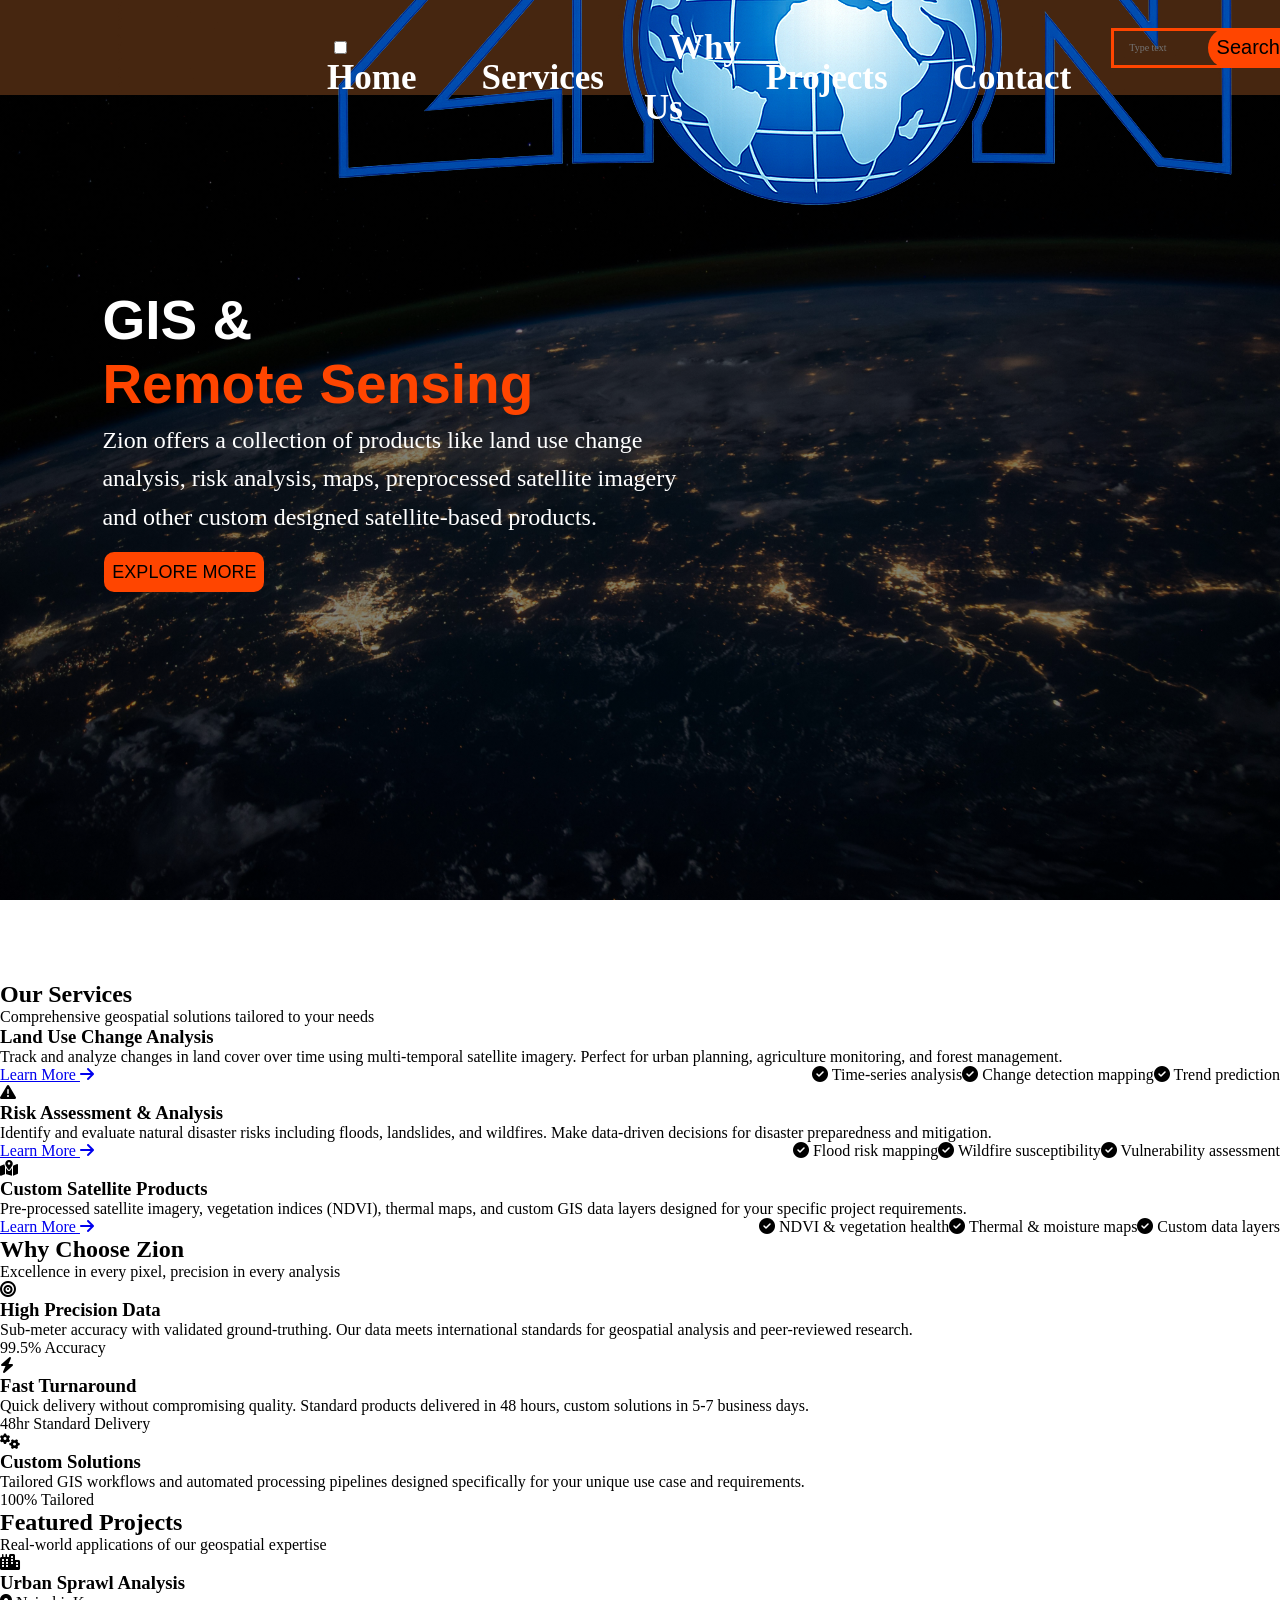
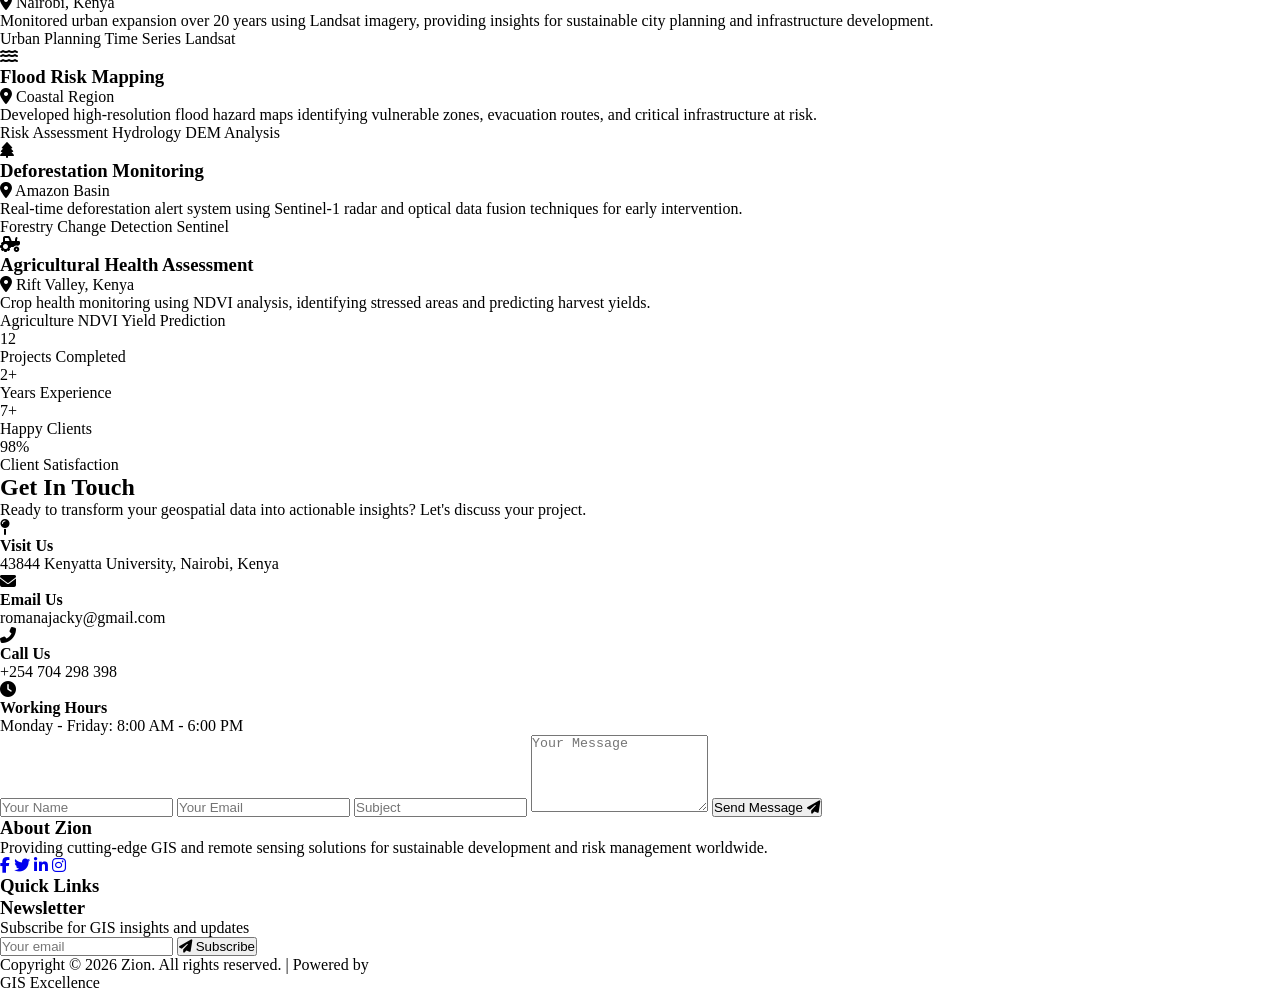
==== index.html @ 756fa4dc "Update index.html" ====
<!DOCTYPE html>
<html lang="en">
<head>
    <title>Zion - GIS & Remote Sensing</title>
    <link rel="stylesheet" href="style.css">
    <meta name="viewport" content="width=device-width, initial-scale=1.0">
    <!-- Font Awesome 6 (free) -->
    <link rel="stylesheet" href="https://cdnjs.cloudflare.com/ajax/libs/font-awesome/6.4.0/css/all.min.css">
    <!-- Flat Icon CDN for additional icons -->
    <link rel='stylesheet' href='https://cdn-uicons.flaticon.com/2.6.0/uicons-regular-straight/css/uicons-regular-straight.css'>
    <link rel='stylesheet' href='https://cdn-uicons.flaticon.com/2.6.0/uicons-solid-straight/css/uicons-solid-straight.css'>
    <link rel='stylesheet' href='https://cdn-uicons.flaticon.com/2.6.0/uicons-bold-straight/css/uicons-bold-straight.css'>
</head>

<body>
    <!-- Hero Section -->
    <div class="main">
        <div class="navbar">
            <div class="logo">
                <img src="Zion logo.png" alt="Zion logo">
            </div>
            
            <!-- Checkbox hack for mobile menu -->
            <input type="checkbox" id="menu-toggle" class="menu-toggle">
            <label for="menu-toggle" class="hamburger">
                <span></span>
                <span></span>
                <span></span>
            </label>
            
            <div class="menu">
                <ul>
                    <li><a href="#home" onclick="document.getElementById('menu-toggle').checked = false">Home</a></li>                    
                    <li><a href="#services" onclick="document.getElementById('menu-toggle').checked = false">Services</a></li>
                    <li><a href="#why-choose" onclick="document.getElementById('menu-toggle').checked = false">Why Us</a></li>
                    <li><a href="#projects" onclick="document.getElementById('menu-toggle').checked = false">Projects</a></li>
                    <li><a href="#contact" onclick="document.getElementById('menu-toggle').checked = false">Contact</a></li>
                </ul>
            </div>

            <div class="search">                
                <input class="srch" type="search" placeholder="Type text">
                <button class="btn">Search</button>
            </div>
        </div>
  
        <div class="content" id="home">
            <h1>GIS &<br><span>Remote Sensing</span></h1>
            <p class="par">
                Zion offers a collection of products like land use change analysis, risk analysis, maps, preprocessed satellite imagery and other custom designed satellite-based products.
            </p>
            <button class="cn"><a href="#services">EXPLORE MORE</a></button>
        </div>
    </div>

    <!-- ========== SECTION 1: OUR SERVICES ========== -->
    <section id="services" class="services-section">
        <div class="container">
            <div class="section-header">
                <h2>Our <span>Services</span></h2>
                <p>Comprehensive geospatial solutions tailored to your needs</p>
            </div>
            <div class="three-columns">
                <div class="service-card">
                    <div class="card-icon">
                        <i class="fi fi-ts-satellite"></i>
                    </div>
                    <h3>Land Use Change Analysis</h3>
                    <p>Track and analyze changes in land cover over time using multi-temporal satellite imagery. Perfect for urban planning, agriculture monitoring, and forest management.</p>
                    <ul class="service-features">
                        <li><i class="fas fa-check-circle"></i> Time-series analysis</li>
                        <li><i class="fas fa-check-circle"></i> Change detection mapping</li>
                        <li><i class="fas fa-check-circle"></i> Trend prediction</li>
                    </ul>
                    <a href="#" class="card-link">Learn More <i class="fas fa-arrow-right"></i></a>
                </div>
                <div class="service-card">
                    <div class="card-icon">
                        <i class="fas fa-exclamation-triangle"></i>
                    </div>
                    <h3>Risk Assessment & Analysis</h3>
                    <p>Identify and evaluate natural disaster risks including floods, landslides, and wildfires. Make data-driven decisions for disaster preparedness and mitigation.</p>
                    <ul class="service-features">
                        <li><i class="fas fa-check-circle"></i> Flood risk mapping</li>
                        <li><i class="fas fa-check-circle"></i> Wildfire susceptibility</li>
                        <li><i class="fas fa-check-circle"></i> Vulnerability assessment</li>
                    </ul>
                    <a href="#" class="card-link">Learn More <i class="fas fa-arrow-right"></i></a>
                </div>
                <div class="service-card">
                    <div class="card-icon">
                        <i class="fas fa-map-marked-alt"></i>
                    </div>
                    <h3>Custom Satellite Products</h3>
                    <p>Pre-processed satellite imagery, vegetation indices (NDVI), thermal maps, and custom GIS data layers designed for your specific project requirements.</p>
                    <ul class="service-features">
                        <li><i class="fas fa-check-circle"></i> NDVI & vegetation health</li>
                        <li><i class="fas fa-check-circle"></i> Thermal & moisture maps</li>
                        <li><i class="fas fa-check-circle"></i> Custom data layers</li>
                    </ul>
                    <a href="#" class="card-link">Learn More <i class="fas fa-arrow-right"></i></a>
                </div>
            </div>
        </div>
    </section>

    <!-- ========== SECTION 2: WHY CHOOSE ZION ========== -->
    <section id="why-choose" class="why-section">
        <div class="container">
            <div class="section-header">
                <h2>Why Choose <span>Zion</span></h2>
                <p>Excellence in every pixel, precision in every analysis</p>
            </div>
            <div class="three-columns">
                <div class="benefit-card">
                    <div class="benefit-icon">
                        <i class="fas fa-bullseye"></i>
                    </div>
                    <h3>High Precision Data</h3>
                    <p>Sub-meter accuracy with validated ground-truthing. Our data meets international standards for geospatial analysis and peer-reviewed research.</p>
                    <div class="benefit-stat">99.5% Accuracy</div>
                </div>
                <div class="benefit-card">
                    <div class="benefit-icon">
                        <i class="fas fa-bolt"></i>
                    </div>
                    <h3>Fast Turnaround</h3>
                    <p>Quick delivery without compromising quality. Standard products delivered in 48 hours, custom solutions in 5-7 business days.</p>
                    <div class="benefit-stat">48hr Standard Delivery</div>
                </div>
                <div class="benefit-card">
                    <div class="benefit-icon">
                        <i class="fas fa-cogs"></i>
                    </div>
                    <h3>Custom Solutions</h3>
                    <p>Tailored GIS workflows and automated processing pipelines designed specifically for your unique use case and requirements.</p>
                    <div class="benefit-stat">100% Tailored</div>
                </div>
            </div>
        </div>
    </section>

    <!-- ========== SECTION 3: FEATURED PROJECTS ========== -->
    <section id="projects" class="projects-section">
        <div class="container">
            <div class="section-header">
                <h2>Featured <span>Projects</span></h2>
                <p>Real-world applications of our geospatial expertise</p>
            </div>
            <div class="projects-grid">
                <div class="project-card">
                    <div class="project-image">
                        <i class="fas fa-city"></i>
                    </div>
                    <h3>Urban Sprawl Analysis</h3>
                    <p class="project-location"><i class="fas fa-map-marker-alt"></i> Nairobi, Kenya</p>
                    <p>Monitored urban expansion over 20 years using Landsat imagery, providing insights for sustainable city planning and infrastructure development.</p>
                    <div class="project-tags">
                        <span>Urban Planning</span>
                        <span>Time Series</span>
                        <span>Landsat</span>
                    </div>
                </div>
                <div class="project-card">
                    <div class="project-image">
                        <i class="fas fa-water"></i>
                    </div>
                    <h3>Flood Risk Mapping</h3>
                    <p class="project-location"><i class="fas fa-map-marker-alt"></i> Coastal Region</p>
                    <p>Developed high-resolution flood hazard maps identifying vulnerable zones, evacuation routes, and critical infrastructure at risk.</p>
                    <div class="project-tags">
                        <span>Risk Assessment</span>
                        <span>Hydrology</span>
                        <span>DEM Analysis</span>
                    </div>
                </div>
                <div class="project-card">
                    <div class="project-image">
                        <i class="fas fa-tree"></i>
                    </div>
                    <h3>Deforestation Monitoring</h3>
                    <p class="project-location"><i class="fas fa-map-marker-alt"></i> Amazon Basin</p>
                    <p>Real-time deforestation alert system using Sentinel-1 radar and optical data fusion techniques for early intervention.</p>
                    <div class="project-tags">
                        <span>Forestry</span>
                        <span>Change Detection</span>
                        <span>Sentinel</span>
                    </div>
                </div>
                <div class="project-card">
                    <div class="project-image">
                        <i class="fas fa-tractor"></i>
                    </div>
                    <h3>Agricultural Health Assessment</h3>
                    <p class="project-location"><i class="fas fa-map-marker-alt"></i> Rift Valley, Kenya</p>
                    <p>Crop health monitoring using NDVI analysis, identifying stressed areas and predicting harvest yields.</p>
                    <div class="project-tags">
                        <span>Agriculture</span>
                        <span>NDVI</span>
                        <span>Yield Prediction</span>
                    </div>
                </div>
            </div>
        </div>
    </section>

    <!-- ========== STATS SECTION (Trust Indicators) ========== -->
    <section class="stats-section">
        <div class="container">
            <div class="stats-grid">
                <div class="stat-item">
                    <div class="stat-number">12</div>
                    <div class="stat-label">Projects Completed</div>
                </div>
                <div class="stat-item">
                    <div class="stat-number">2+</div>
                    <div class="stat-label">Years Experience</div>
                </div>
                <div class="stat-item">
                    <div class="stat-number">7+</div>
                    <div class="stat-label">Happy Clients</div>
                </div>
                <div class="stat-item">
                    <div class="stat-number">98%</div>
                    <div class="stat-label">Client Satisfaction</div>
                </div>
            </div>
        </div>
    </section>

    <!-- ========== SECTION 4: CONTACT SECTION ========== -->
    <section id="contact" class="contact-section">
        <div class="container">
            <div class="contact-wrapper">
                <div class="contact-info">
                    <h2>Get In <span>Touch</span></h2>
                    <p>Ready to transform your geospatial data into actionable insights? Let's discuss your project.</p>
                    
                    <div class="contact-details">
                        <div class="contact-item">
                            <div class="contact-icon">
                                <i class="fas fa-map-pin"></i>
                            </div>
                            <div>
                                <h4>Visit Us</h4>
                                <p>43844 Kenyatta University, Nairobi, Kenya</p>
                            </div>
                        </div>
                        <div class="contact-item">
                            <div class="contact-icon">
                                <i class="fas fa-envelope"></i>
                            </div>
                            <div>
                                <h4>Email Us</h4>
                                <p>romanajacky@gmail.com</p>
                            </div>
                        </div>
                        <div class="contact-item">
                            <div class="contact-icon">
                                <i class="fas fa-phone-alt"></i>
                            </div>
                            <div>
                                <h4>Call Us</h4>
                                <p>+254 704 298 398</p>
                            </div>
                        </div>
                        <div class="contact-item">
                            <div class="contact-icon">
                                <i class="fas fa-clock"></i>
                            </div>
                            <div>
                                <h4>Working Hours</h4>
                                <p>Monday - Friday: 8:00 AM - 6:00 PM</p>
                            </div>
                        </div>
                    </div>
                </div>
                
                <div class="contact-form">
                    <form action="#" method="POST">
                        <input type="text" placeholder="Your Name" required>
                        <input type="email" placeholder="Your Email" required>
                        <input type="text" placeholder="Subject">
                        <textarea rows="5" placeholder="Your Message" required></textarea>
                        <button type="submit" class="submit-btn">Send Message <i class="fas fa-paper-plane"></i></button>
                    </form>
                </div>
            </div>
        </div>
    </section>

    <!-- ========== FOOTER ========== -->
    <footer>
        <div class="container">
            <div class="footer-content">
                <h3>About Zion</h3>
                <p>Providing cutting-edge GIS and remote sensing solutions for sustainable development and risk management worldwide.</p>
                <div class="social-links">
                    <a href="#" class="social-icon"><i class="fab fa-facebook-f"></i></a>
                    <a href="#" class="social-icon"><i class="fab fa-twitter"></i></a>
                    <a href="#" class="social-icon"><i class="fab fa-linkedin-in"></i></a>
                    <a href="#" class="social-icon"><i class="fab fa-instagram"></i></a>
                </div>
            </div>
            <div class="footer-links">
                <h3>Quick Links</h3>
                <ul>
                    <li><a href="#home" onclick="document.getElementById('menu-toggle').checked = false">Home</a></li>
                    <li><a href="#services" onclick="document.getElementById('menu-toggle').checked = false">Services</a></li>
                    <li><a href="#why-choose" onclick="document.getElementById('menu-toggle').checked = false">Why Us</a></li>
                    <li><a href="#projects" onclick="document.getElementById('menu-toggle').checked = false">Projects</a></li>
                    <li><a href="#contact" onclick="document.getElementById('menu-toggle').checked = false">Contact</a></li>
                </ul>
            </div>
            <div class="footer-contact">
                <h3>Newsletter</h3>
                <p>Subscribe for GIS insights and updates</p>
                <form class="newsletter-form">
                    <input type="email" placeholder="Your email">
                    <button type="submit"><i class="fas fa-paper-plane"></i> Subscribe</button>
                </form>
            </div>
        </div>

        <div class="bottom-bar">
            <p>Copyright © 2026 Zion. All rights reserved. | Powered by GIS Excellence</p>
        </div>
    </footer>

    <script>
        // Close mobile menu when clicking a link
        document.querySelectorAll('.menu ul li a, .footer-links ul li a').forEach(link => {
            link.addEventListener('click', function() {
                const checkbox = document.getElementById('menu-toggle');
                if (checkbox && checkbox.checked) {
                    checkbox.checked = false;
                }
            });
        });
    </script>
</body>
</html>
---- style.css ----
* {
    margin: 0;
    padding: 0;
    box-sizing: border-box;
    
}

.main {
    width: 100%;
    height: 109vh;
    background: linear-gradient(to top, rgba(0, 0, 0, 0.5), rgba(0, 0, 0, 0.5)),
                url("nasa-Q1p7bh3SHj8-unsplash.jpg");
    background-position: center;
    background-size: cover;
    background-attachment: fixed;
   
}

.navbar{
    width: 100%;
    height: 95px;
    background: rgb(70, 38, 16); 
    position: fixed;
    
    display: flex;
    justify-content: space-between; /* logo left, menu right */
    align-items: center;
    padding: 0 20px;
    z-index: 1000;

}

.logo {
    width: 300px;   
    height: auto;
    margin-left: 14px; 
    
}

.menu {
    width: auto;
    float: right;
    height: 60px;
    margin-right: auto;  /* Added: pushes menu left */
    margin-left: -45px;  /* Added: pulls menu left */
}

ul{
    float: right;
    display: flex;
    justify-content: center;
    align-items: center;
    list-style: none;
    
}

ul li a{
    color: white;
    line-height: 60px;
    padding: 5px 25px;
    font-size: 35px;
    font-family: Inter;
    font-weight: bold;
    text-decoration: none;
    border-radius: 8px;
    margin-right: 15px;
    transition: all 0.3s ease;
}

ul li a:hover {
    color: orangered;

}

.search {
    display: flex;
    align-items: center;
    margin-right: 80px;
      
}

.btn {
    width: 80px;
    height: 40px;
    background: orangered;
    font-size: 20px;
    border: none;
    cursor: pointer;
    border-radius: 30px 0 0 30px;  /* Added border-radius */
    margin-left: -50px;
    transition: all 0.3s ease; /* Added smooth transition */
}

.btn:hover {
    background: white;
    transform: scale(1.05);
    border-radius: 30px 0 0 30px;  /* Keep border-radius on hover */
}

.srch {
    font-family: 'Times New Roman';
    height: 40px;
    background: transparent;
    border: 3px solid orangered;
    font-size: 10px;       
    padding-left: 15px;  
    color: white;
    border-radius: 0 30px 30px 0;  
    outline: none;  
}

.srch:focus {
    border-color: #ff5722;  /* Optional: changes border color on focus */
    background: rgba(0, 0, 0, 0.2);  /* Optional: slight background on focus */
}
.content {
    position: fixed;
    top: 32%;
    left: 8%;
    color: white;
    max-width: 600px;
}

.content h1 {
    font-size: 55px;
    font-family: Arial;
}

.content span {
    color: orangered;
}

.par {
    margin-top: 5px;
    line-height: 1.6;
    font-size: 24px;
}

.content .cn {
    width: 160px;
    height: 40px;
    background: orangered;
    border: none;
    margin-bottom: 10px;
    margin-top: 16px;
    margin-left: 2px;
    font-size: 18px;
    border-radius: 10px;
    cursor: pointer;
    transition: .4s ease;
}

.content .cn a{
    text-decoration: none;
    color: black;
    transition: .3s ease;
}

.cn:hover{
    background: white;
}
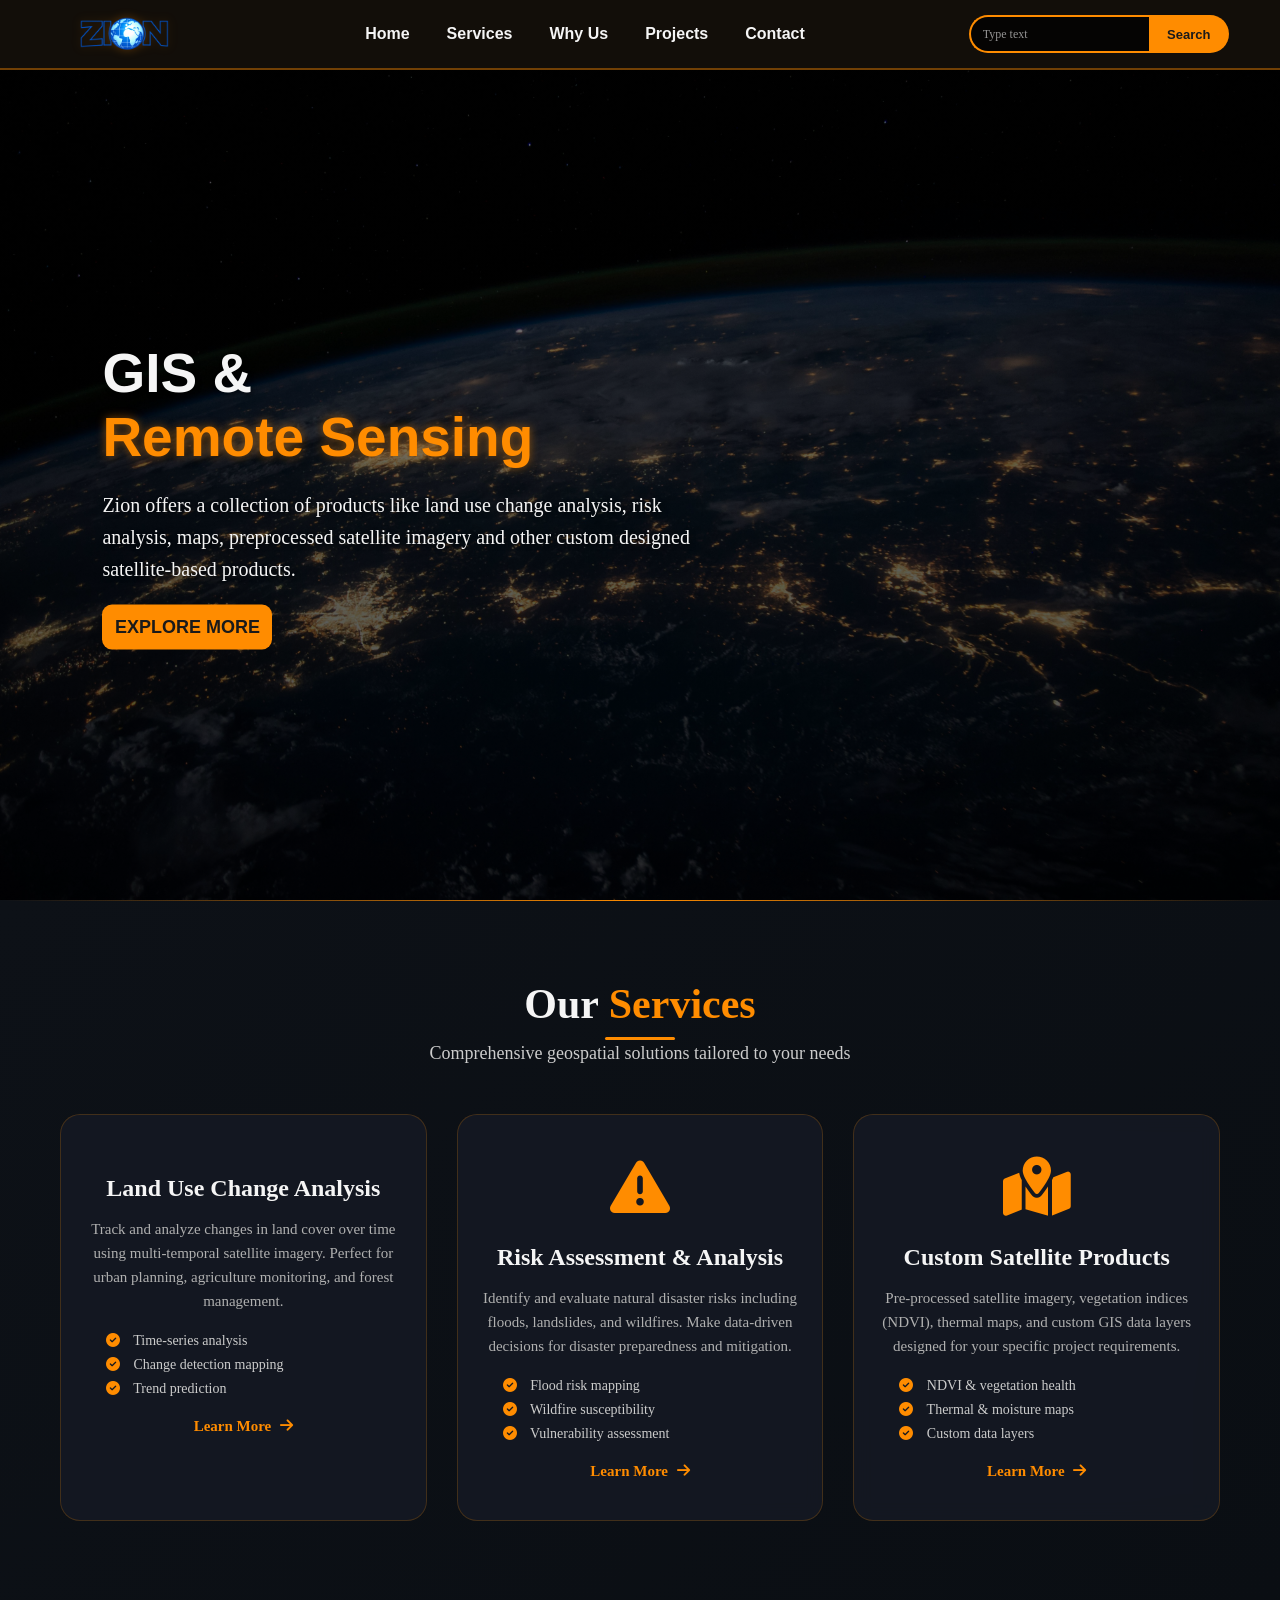
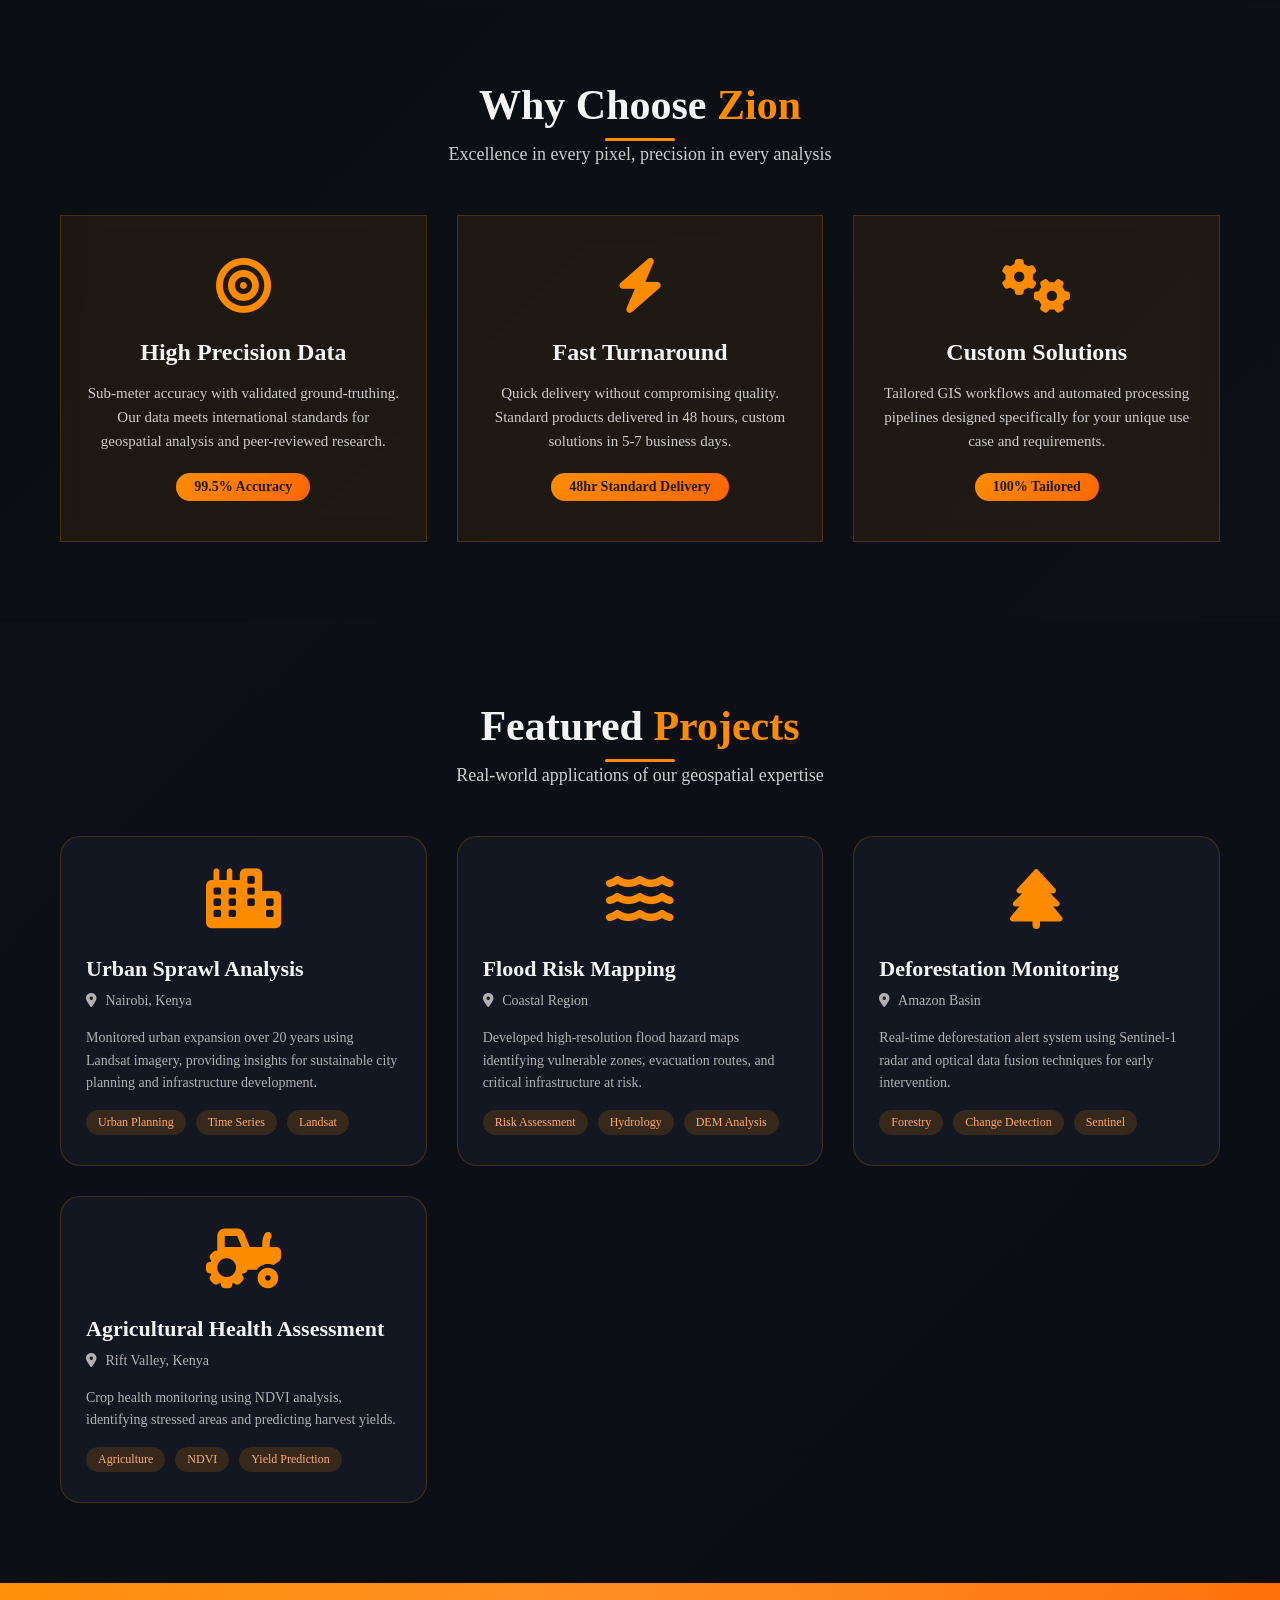
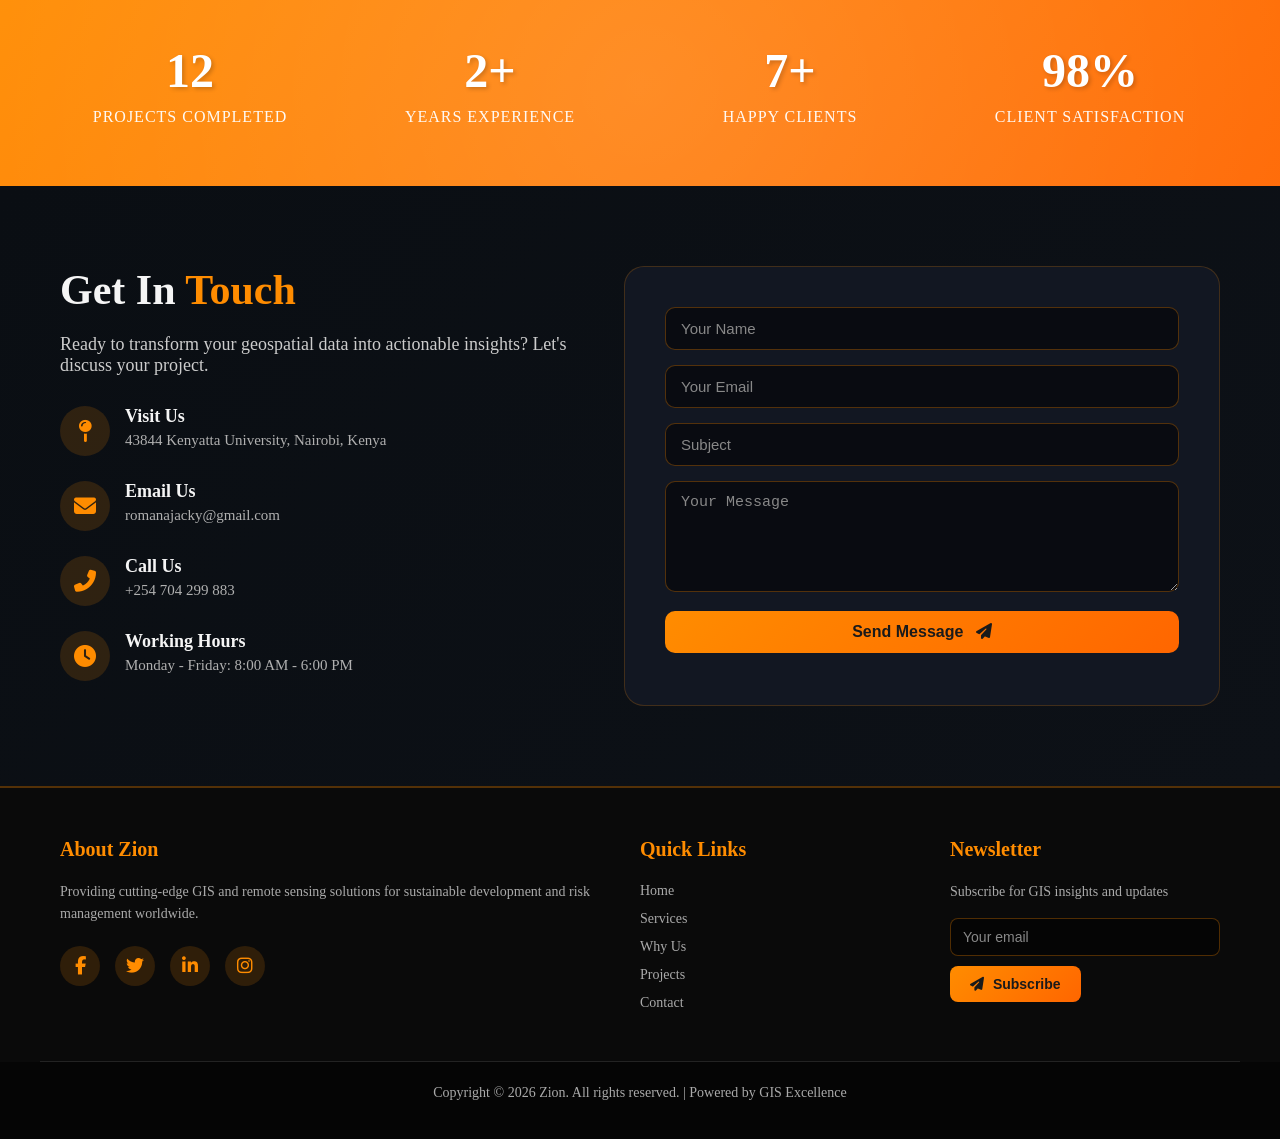
==== commit 3c8e2d01: "Update index.html" ====
--- a/index.html
+++ b/index.html
@@ -261,7 +261,7 @@
                             </div>
                             <div>
                                 <h4>Call Us</h4>
-                                <p>+254 704 298 398</p>
+                                <p>+254 704 299 883</p>
                             </div>
                         </div>
                         <div class="contact-item">
--- a/style.css
+++ b/style.css
@@ -2,163 +2,1232 @@
     margin: 0;
     padding: 0;
     box-sizing: border-box;
-    
-}
-
+}
+
+html {
+    scroll-behavior: smooth;
+    scroll-padding-top: 75px;
+}
+
+body {
+    min-height: 100vh;
+    display: flex;
+    flex-direction: column;
+    background: #0a0a0a;
+}
+
+/* ========== MAIN HERO SECTION ========== */
 .main {
     width: 100%;
-    height: 109vh;
-    background: linear-gradient(to top, rgba(0, 0, 0, 0.5), rgba(0, 0, 0, 0.5)),
+    min-height: 100vh;
+    background: linear-gradient(to top, rgba(0, 0, 0, 0.7), rgba(0, 0, 0, 0.5)),
                 url("nasa-Q1p7bh3SHj8-unsplash.jpg");
     background-position: center;
     background-size: cover;
     background-attachment: fixed;
-   
-}
-
-.navbar{
+    position: relative;
+    padding-top: 70px;
+}
+
+/* ========== NAVBAR - COMPACT & CONSISTENT ========== */
+.navbar {
     width: 100%;
-    height: 95px;
-    background: rgb(70, 38, 16); 
+    background: rgba(20, 15, 10, 0.95);
+    /* Vendor prefixes for backdrop-filter */
+    -webkit-backdrop-filter: blur(10px);
+    -moz-backdrop-filter: blur(10px);
+    -ms-backdrop-filter: blur(10px);
+    -o-backdrop-filter: blur(10px);
+    backdrop-filter: blur(10px);
     position: fixed;
-    
-    display: flex;
-    justify-content: space-between; /* logo left, menu right */
+    top: 0;
+    left: 0;
+    z-index: 1000;
+    padding: 8px 4%;
+    display: flex;
+    justify-content: space-between;
     align-items: center;
-    padding: 0 20px;
-    z-index: 1000;
-
-}
-
-.logo {
-    width: 300px;   
+    border-bottom: 2px solid rgba(255, 140, 0, 0.4);
+    transition: all 0.3s ease;
+    height: 70px;
+}
+
+.menu-toggle {
+    display: none;
+}
+
+/* LOGO */
+.logo img {
+    width: 150px;
     height: auto;
-    margin-left: 14px; 
-    
-}
-
-.menu {
-    width: auto;
-    float: right;
-    height: 60px;
-    margin-right: auto;  /* Added: pushes menu left */
-    margin-left: -45px;  /* Added: pulls menu left */
-}
-
-ul{
-    float: right;
-    display: flex;
-    justify-content: center;
-    align-items: center;
+    display: block;
+    filter: brightness(1.2) drop-shadow(0 0 5px rgba(255, 140, 0, 0.3));
+    transition: transform 0.3s ease, filter 0.3s ease;
+}
+
+.logo img:hover {
+    transform: scale(1.05);
+    filter: brightness(1.3) drop-shadow(0 0 10px rgba(255, 140, 0, 0.5));
+}
+
+/* HAMBURGER - HIDDEN ON DESKTOP */
+.hamburger {
+    display: none;
+    flex-direction: column;
+    cursor: pointer;
+    z-index: 1001;
+}
+
+.hamburger span {
+    width: 28px;
+    height: 3px;
+    background: #ff8c00;
+    margin: 3px 0;
+    transition: all 0.3s ease;
+    border-radius: 3px;
+}
+
+/* MENU LINKS - DESKTOP */
+.menu ul {
+    display: flex;
     list-style: none;
-    
-}
-
-ul li a{
-    color: white;
-    line-height: 60px;
-    padding: 5px 25px;
-    font-size: 35px;
-    font-family: Inter;
+    gap: 5px;
+    margin: 0;
+    padding: 0;
+}
+
+.menu ul li a {
+    color: #f5f5f5;
+    padding: 8px 16px;
+    font-size: 16px;
+    font-family: 'Inter', Arial, sans-serif;
     font-weight: bold;
     text-decoration: none;
     border-radius: 8px;
-    margin-right: 15px;
     transition: all 0.3s ease;
-}
-
-ul li a:hover {
-    color: orangered;
-
-}
-
+    display: inline-block;
+    position: relative;
+}
+
+.menu ul li a::after {
+    content: '';
+    position: absolute;
+    bottom: 5px;
+    left: 50%;
+    transform: translateX(-50%);
+    width: 0;
+    height: 2px;
+    background: #ff8c00;
+    transition: width 0.3s ease;
+    border-radius: 2px;
+}
+
+.menu ul li a:hover::after {
+    width: 50%;
+}
+
+.menu ul li a:hover {
+    color: #ff8c00;
+    background: rgba(255, 140, 0, 0.15);
+}
+
+/* SEARCH BAR - DESKTOP */
 .search {
     display: flex;
     align-items: center;
-    margin-right: 80px;
-      
+    gap: 0;
+}
+
+.srch {
+    font-family: 'Times New Roman', serif;
+    height: 38px;
+    width: 180px;
+    background: rgba(0, 0, 0, 0.7);
+    border: 2px solid #ff8c00;
+    border-right: none;
+    font-size: 13px;
+    padding: 0 12px;
+    color: #f5f5f5;
+    border-radius: 30px 0 0 30px;
+    outline: none;
+    transition: all 0.3s ease;
+}
+
+.srch:focus {
+    border-color: #ffaa33;
+    background: rgba(0, 0, 0, 0.9);
+    box-shadow: 0 0 5px rgba(255, 140, 0, 0.3);
+}
+
+.srch::placeholder {
+    color: rgba(245, 245, 245, 0.6);
+    font-size: 12px;
 }
 
 .btn {
     width: 80px;
-    height: 40px;
-    background: orangered;
-    font-size: 20px;
+    height: 38px;
+    background: #ff8c00;
+    font-size: 13px;
+    font-weight: bold;
     border: none;
     cursor: pointer;
-    border-radius: 30px 0 0 30px;  /* Added border-radius */
-    margin-left: -50px;
-    transition: all 0.3s ease; /* Added smooth transition */
+    border-radius: 0 30px 30px 0;
+    transition: all 0.3s ease;
+    color: #1a1a1a;
 }
 
 .btn:hover {
-    background: white;
-    transform: scale(1.05);
-    border-radius: 30px 0 0 30px;  /* Keep border-radius on hover */
-}
-
-.srch {
-    font-family: 'Times New Roman';
-    height: 40px;
-    background: transparent;
-    border: 3px solid orangered;
-    font-size: 10px;       
-    padding-left: 15px;  
-    color: white;
-    border-radius: 0 30px 30px 0;  
-    outline: none;  
-}
-
-.srch:focus {
-    border-color: #ff5722;  /* Optional: changes border color on focus */
-    background: rgba(0, 0, 0, 0.2);  /* Optional: slight background on focus */
-}
+    background: #ffaa33;
+    color: #0a0a0a;
+    transform: scale(1.02);
+}
+
+/* HERO CONTENT - PUSHED DOWN FOR VISIBILITY */
 .content {
-    position: fixed;
-    top: 32%;
+    position: absolute;
+    top: 55%;
     left: 8%;
-    color: white;
+    transform: translateY(-50%);
+    color: #f5f5f5;
     max-width: 600px;
+    z-index: 1;
+    text-shadow: 2px 2px 4px rgba(0, 0, 0, 0.5);
 }
 
 .content h1 {
     font-size: 55px;
     font-family: Arial;
+    margin-bottom: 20px;
+    animation: fadeInUp 1s ease;
 }
 
 .content span {
-    color: orangered;
+    color: #ff8c00;
+    text-shadow: 0 0 10px rgba(255, 140, 0, 0.5);
 }
 
 .par {
     margin-top: 5px;
     line-height: 1.6;
-    font-size: 24px;
+    font-size: 20px;
+    margin-bottom: 20px;
+    animation: fadeInUp 1s ease 0.2s backwards;
 }
 
 .content .cn {
-    width: 160px;
-    height: 40px;
-    background: orangered;
+    width: 170px;
+    height: 45px;
+    background: #ff8c00;
     border: none;
-    margin-bottom: 10px;
-    margin-top: 16px;
-    margin-left: 2px;
     font-size: 18px;
+    font-weight: bold;
     border-radius: 10px;
     cursor: pointer;
-    transition: .4s ease;
-}
-
-.content .cn a{
+    transition: all 0.4s ease;
+    animation: fadeInUp 1s ease 0.4s backwards;
+}
+
+.content .cn a {
     text-decoration: none;
-    color: black;
-    transition: .3s ease;
-}
-
-.cn:hover{
-    background: white;
-}
-
-
-
+    color: #1a1a1a;
+    display: block;
+    width: 100%;
+    height: 100%;
+    line-height: 45px;
+    font-weight: bold;
+}
+
+.cn:hover {
+    background: #ffaa33;
+    transform: translateY(-3px);
+    box-shadow: 0 5px 20px rgba(255, 140, 0, 0.4);
+}
+
+/* Animations */
+@keyframes fadeInUp {
+    from {
+        opacity: 0;
+        transform: translateY(30px);
+    }
+    to {
+        opacity: 1;
+        transform: translateY(0);
+    }
+}
+
+/* ========== SCROLL MARGIN FOR SECTIONS ========== */
+section,
+#services,
+#why-choose,
+#projects,
+#contact {
+    scroll-margin-top: 75px;
+}
+
+/* ========== GLOBAL SECTION STYLES ========== */
+.container {
+    max-width: 1200px;
+    margin: 0 auto;
+    padding: 0 20px;
+}
+
+.section-header {
+    text-align: center;
+    margin-bottom: 50px;
+}
+
+.section-header h2 {
+    font-size: 42px;
+    color: #f5f5f5;
+    margin-bottom: 15px;
+    position: relative;
+    display: inline-block;
+}
+
+.section-header h2::before {
+    content: '';
+    position: absolute;
+    bottom: -12px;
+    left: 50%;
+    transform: translateX(-50%);
+    width: 70px;
+    height: 3px;
+    background: #ff8c00;
+    border-radius: 2px;
+}
+
+.section-header h2 span {
+    color: #ff8c00;
+}
+
+.section-header p {
+    font-size: 18px;
+    color: #cccccc;
+}
+
+.three-columns {
+    display: flex;
+    gap: 30px;
+    justify-content: center;
+    flex-wrap: wrap;
+}
+
+.three-columns > * {
+    flex: 1;
+    min-width: 280px;
+}
+
+/* ========== SERVICES SECTION ========== */
+.services-section {
+    padding: 80px 0;
+    background: linear-gradient(135deg, #0d1117 0%, #0a0e13 100%);
+    position: relative;
+    overflow: hidden;
+}
+
+.services-section::before {
+    content: '';
+    position: absolute;
+    top: 0;
+    left: 0;
+    right: 0;
+    height: 1px;
+    background: linear-gradient(90deg, transparent, #ff8c00, transparent);
+}
+
+.service-card {
+    background: rgba(20, 25, 35, 0.9);
+    /* Vendor prefixes for backdrop-filter */
+    -webkit-backdrop-filter: blur(10px);
+    -moz-backdrop-filter: blur(10px);
+    -ms-backdrop-filter: blur(10px);
+    -o-backdrop-filter: blur(10px);
+    backdrop-filter: blur(10px);
+    padding: 40px 25px;
+    border-radius: 20px;
+    text-align: center;
+    transition: all 0.4s cubic-bezier(0.4, 0, 0.2, 1);
+    border: 1px solid rgba(255, 140, 0, 0.2);
+    position: relative;
+    overflow: hidden;
+}
+
+.service-card::before {
+    content: '';
+    position: absolute;
+    top: 0;
+    left: -100%;
+    width: 100%;
+    height: 100%;
+    background: linear-gradient(90deg, transparent, rgba(255, 140, 0, 0.1), transparent);
+    transition: left 0.5s ease;
+}
+
+.service-card:hover::before {
+    left: 100%;
+}
+
+.service-card:hover {
+    transform: translateY(-10px);
+    border-color: rgba(255, 140, 0, 0.5);
+    box-shadow: 0 20px 40px rgba(0, 0, 0, 0.3), 0 0 20px rgba(255, 140, 0, 0.1);
+}
+
+.card-icon {
+    font-size: 60px;
+    margin-bottom: 20px;
+    color: #ff8c00;
+}
+
+.card-icon i {
+    transition: transform 0.3s ease;
+}
+
+.service-card:hover .card-icon i {
+    transform: scale(1.1);
+}
+
+.service-card h3 {
+    font-size: 24px;
+    color: #f5f5f5;
+    margin-bottom: 15px;
+}
+
+.service-card p {
+    color: #b0b0b0;
+    line-height: 1.6;
+    margin-bottom: 20px;
+    font-size: 15px;
+}
+
+.service-features {
+    list-style: none;
+    text-align: left;
+    margin-bottom: 20px;
+    padding-left: 20px;
+}
+
+.service-features li {
+    color: #cccccc;
+    margin-bottom: 8px;
+    font-size: 14px;
+}
+
+.service-features i {
+    color: #ff8c00;
+    margin-right: 10px;
+}
+
+.card-link {
+    color: #ff8c00;
+    text-decoration: none;
+    font-weight: bold;
+    font-size: 15px;
+    transition: all 0.3s ease;
+    display: inline-block;
+}
+
+.card-link i {
+    margin-left: 5px;
+    transition: transform 0.3s ease;
+}
+
+.card-link:hover {
+    color: #ffaa33;
+}
+
+.card-link:hover i {
+    transform: translateX(5px);
+}
+
+/* ========== WHY CHOOSE SECTION ========== */
+.why-section {
+    padding: 80px 0;
+    background: linear-gradient(135deg, #0a0e13 0%, #0d1117 100%);
+    position: relative;
+}
+
+.benefit-card {
+    text-align: center;
+    padding: 40px 25px;
+    background: rgba(255, 140, 0, 0.08);
+    /* Vendor prefixes for backdrop-filter */
+    -webkit-backdrop-filter: blur(10px);
+    -moz-backdrop-filter: blur(10px);
+    -ms-backdrop-filter: blur(10px);
+    -o-backdrop-filter: blur(10px);
+    backdrop-filter: blur(10px);
+    transition: all 0.4s ease;
+    border: 1px solid rgba(255, 140, 0, 0.2);
+}
+
+.benefit-card:hover {
+    background: rgba(255, 140, 0, 0.15);
+    transform: translateY(-5px);
+    border-color: rgba(255, 140, 0, 0.5);
+    box-shadow: 0 10px 30px rgba(0, 0, 0, 0.3);
+}
+
+.benefit-icon {
+    font-size: 55px;
+    margin-bottom: 20px;
+    color: #ff8c00;
+}
+
+.benefit-card h3 {
+    font-size: 24px;
+    margin-bottom: 15px;
+    color: #f5f5f5;
+}
+
+.benefit-card p {
+    color: #cccccc;
+    line-height: 1.6;
+    margin-bottom: 20px;
+    font-size: 15px;
+}
+
+.benefit-stat {
+    display: inline-block;
+    background: linear-gradient(135deg, #ff8c00, #ff6600);
+    padding: 6px 18px;
+    border-radius: 25px;
+    font-size: 14px;
+    font-weight: bold;
+    color: #1a1a1a;
+}
+
+/* ========== PROJECTS SECTION ========== */
+.projects-section {
+    padding: 80px 0;
+    background: linear-gradient(135deg, #0d1117 0%, #0a0e13 100%);
+    position: relative;
+}
+
+.projects-grid {
+    display: grid;
+    grid-template-columns: repeat(auto-fit, minmax(280px, 1fr));
+    gap: 30px;
+}
+
+.project-card {
+    background: rgba(20, 25, 35, 0.9);
+    border-radius: 20px;
+    overflow: hidden;
+    transition: all 0.4s ease;
+    padding: 30px 25px;
+    border: 1px solid rgba(255, 140, 0, 0.2);
+}
+
+.project-card:hover {
+    transform: translateY(-5px);
+    border-color: rgba(255, 140, 0, 0.5);
+    box-shadow: 0 15px 35px rgba(0, 0, 0, 0.3);
+}
+
+.project-image {
+    font-size: 60px;
+    text-align: center;
+    margin-bottom: 20px;
+    color: #ff8c00;
+}
+
+.project-card h3 {
+    font-size: 22px;
+    color: #f5f5f5;
+    margin-bottom: 8px;
+}
+
+.project-location {
+    color: #ff8c00;
+    font-size: 14px;
+    margin-bottom: 15px;
+    font-weight: 500;
+}
+
+.project-location i {
+    margin-right: 5px;
+}
+
+.project-card p {
+    color: #b0b0b0;
+    line-height: 1.6;
+    margin-bottom: 15px;
+    font-size: 14px;
+}
+
+.project-tags {
+    display: flex;
+    gap: 10px;
+    flex-wrap: wrap;
+}
+
+.project-tags span {
+    background: rgba(255, 140, 0, 0.15);
+    padding: 5px 12px;
+    border-radius: 20px;
+    font-size: 12px;
+    color: #ffaa66;
+}
+
+/* ========== STATS SECTION ========== */
+.stats-section {
+    background: linear-gradient(135deg, #ff8c00, #ff6600);
+    padding: 60px 0;
+    position: relative;
+    overflow: hidden;
+}
+
+.stats-section::before {
+    content: '';
+    position: absolute;
+    top: -50%;
+    left: -50%;
+    width: 200%;
+    height: 200%;
+    background: radial-gradient(circle, rgba(255,255,255,0.15) 0%, transparent 70%);
+    animation: rotate 20s linear infinite;
+}
+
+@keyframes rotate {
+    from { transform: rotate(0deg); }
+    to { transform: rotate(360deg); }
+}
+
+.stats-grid {
+    display: flex;
+    justify-content: space-around;
+    flex-wrap: wrap;
+    gap: 40px;
+    text-align: center;
+    position: relative;
+    z-index: 1;
+}
+
+.stat-item {
+    flex: 1;
+    min-width: 150px;
+    transition: transform 0.3s ease;
+}
+
+.stat-item:hover {
+    transform: translateY(-5px);
+}
+
+.stat-number {
+    font-size: 48px;
+    font-weight: bold;
+    color: white;
+    margin-bottom: 10px;
+    text-shadow: 2px 2px 4px rgba(0, 0, 0, 0.2);
+}
+
+.stat-label {
+    font-size: 16px;
+    color: rgba(255, 255, 255, 0.95);
+    text-transform: uppercase;
+    letter-spacing: 1px;
+}
+
+/* ========== CONTACT SECTION ========== */
+.contact-section {
+    padding: 80px 0;
+    background: linear-gradient(135deg, #0a0e13 0%, #0d1117 100%);
+}
+
+.contact-wrapper {
+    display: flex;
+    gap: 50px;
+    flex-wrap: wrap;
+}
+
+.contact-info {
+    flex: 1;
+    min-width: 300px;
+}
+
+.contact-info h2 {
+    font-size: 42px;
+    color: #f5f5f5;
+    margin-bottom: 20px;
+}
+
+.contact-info h2 span {
+    color: #ff8c00;
+}
+
+.contact-info > p {
+    font-size: 18px;
+    color: #cccccc;
+    margin-bottom: 30px;
+}
+
+.contact-details {
+    margin-top: 30px;
+}
+
+.contact-item {
+    display: flex;
+    gap: 15px;
+    margin-bottom: 25px;
+    align-items: flex-start;
+    transition: transform 0.3s ease;
+}
+
+.contact-item:hover {
+    transform: translateX(5px);
+}
+
+.contact-icon {
+    width: 50px;
+    height: 50px;
+    background: rgba(255, 140, 0, 0.15);
+    border-radius: 50%;
+    display: flex;
+    align-items: center;
+    justify-content: center;
+    transition: all 0.3s ease;
+}
+
+.contact-icon i {
+    font-size: 22px;
+    color: #ff8c00;
+}
+
+.contact-item:hover .contact-icon {
+    background: #ff8c00;
+}
+
+.contact-item:hover .contact-icon i {
+    color: #1a1a1a;
+}
+
+.contact-item h4 {
+    color: #f5f5f5;
+    margin-bottom: 5px;
+    font-size: 18px;
+}
+
+.contact-item p {
+    color: #b0b0b0;
+    font-size: 15px;
+}
+
+.contact-form {
+    flex: 1;
+    min-width: 300px;
+    background: rgba(20, 25, 35, 0.95);
+    padding: 40px;
+    border-radius: 20px;
+    border: 1px solid rgba(255, 140, 0, 0.2);
+    transition: all 0.3s ease;
+}
+
+.contact-form:hover {
+    border-color: rgba(255, 140, 0, 0.5);
+    box-shadow: 0 10px 30px rgba(0, 0, 0, 0.3);
+}
+
+.contact-form input,
+.contact-form textarea {
+    width: 100%;
+    padding: 12px 15px;
+    margin-bottom: 15px;
+    border: 1px solid rgba(255, 140, 0, 0.3);
+    border-radius: 10px;
+    font-size: 15px;
+    background: rgba(0, 0, 0, 0.5);
+    color: #f5f5f5;
+    transition: all 0.3s ease;
+}
+
+.contact-form input:focus,
+.contact-form textarea:focus {
+    outline: none;
+    border-color: #ff8c00;
+    box-shadow: 0 0 10px rgba(255, 140, 0, 0.2);
+}
+
+.contact-form input::placeholder,
+.contact-form textarea::placeholder {
+    color: #888888;
+}
+
+.submit-btn {
+    width: 100%;
+    padding: 12px;
+    background: linear-gradient(135deg, #ff8c00, #ff6600);
+    color: #1a1a1a;
+    border: none;
+    border-radius: 10px;
+    font-size: 16px;
+    font-weight: bold;
+    cursor: pointer;
+    transition: all 0.3s ease;
+}
+
+.submit-btn:hover {
+    transform: translateY(-2px);
+    box-shadow: 0 5px 20px rgba(255, 140, 0, 0.4);
+}
+
+.submit-btn i {
+    margin-left: 8px;
+}
+
+/* ========== FOOTER ========== */
+footer {
+    background: #0a0a0a;
+    color: white;
+    padding: 50px 0 0 0;
+    border-top: 2px solid rgba(255, 140, 0, 0.3);
+}
+
+footer .container {
+    display: flex;
+    justify-content: space-between;
+    flex-wrap: wrap;
+    gap: 40px;
+    padding-bottom: 40px;
+    border-bottom: 1px solid rgba(255, 255, 255, 0.1);
+}
+
+.footer-content {
+    flex: 2;
+    min-width: 250px;
+}
+
+.footer-links {
+    flex: 1;
+    min-width: 150px;
+}
+
+.footer-contact {
+    flex: 1;
+    min-width: 200px;
+}
+
+footer h3 {
+    font-size: 20px;
+    margin-bottom: 20px;
+    color: #ff8c00;
+}
+
+footer p {
+    color: #aaaaaa;
+    line-height: 1.6;
+    margin-bottom: 15px;
+    font-size: 14px;
+}
+
+.footer-links ul {
+    list-style: none;
+}
+
+.footer-links ul li {
+    margin-bottom: 10px;
+}
+
+.footer-links ul li a {
+    color: #aaaaaa;
+    text-decoration: none;
+    transition: all 0.3s ease;
+    font-size: 14px;
+}
+
+.footer-links ul li a:hover {
+    color: #ff8c00;
+    padding-left: 5px;
+}
+
+.social-links {
+    display: flex;
+    gap: 15px;
+    margin-top: 20px;
+}
+
+.social-icon {
+    width: 40px;
+    height: 40px;
+    background: rgba(255, 140, 0, 0.15);
+    border-radius: 50%;
+    display: flex;
+    align-items: center;
+    justify-content: center;
+    transition: all 0.3s ease;
+    text-decoration: none;
+}
+
+.social-icon i {
+    font-size: 18px;
+    color: #ff8c00;
+}
+
+.social-icon:hover {
+    background: #ff8c00;
+    transform: translateY(-3px);
+}
+
+.social-icon:hover i {
+    color: #1a1a1a;
+}
+
+.newsletter-form {
+    display: flex;
+    gap: 10px;
+    margin-top: 15px;
+    flex-wrap: wrap;
+}
+
+.newsletter-form input {
+    flex: 1;
+    padding: 10px 12px;
+    border: 1px solid rgba(255, 140, 0, 0.3);
+    border-radius: 8px;
+    background: rgba(0, 0, 0, 0.5);
+    color: #f5f5f5;
+    font-size: 14px;
+}
+
+.newsletter-form input::placeholder {
+    color: #888888;
+}
+
+.newsletter-form button {
+    padding: 10px 20px;
+    background: linear-gradient(135deg, #ff8c00, #ff6600);
+    border: none;
+    border-radius: 8px;
+    color: #1a1a1a;
+    cursor: pointer;
+    font-weight: bold;
+    font-size: 14px;
+    transition: all 0.3s ease;
+}
+
+.newsletter-form button:hover {
+    transform: translateY(-2px);
+    box-shadow: 0 3px 10px rgba(255, 140, 0, 0.3);
+}
+
+.newsletter-form button i {
+    margin-right: 5px;
+}
+
+.bottom-bar {
+    text-align: center;
+    padding: 20px;
+    background: rgba(0, 0, 0, 0.5);
+    color: #888888;
+    font-size: 14px;
+}
+
+/* ========== RESPONSIVE DESIGN ========== */
+
+/* Tablet */
+@media screen and (max-width: 992px) {
+    .navbar {
+        padding: 8px 4%;
+        height: 60px;
+    }
+    
+    .logo img {
+        width: 120px;
+    }
+    
+    .hamburger {
+        display: flex;
+    }
+    
+    .menu {
+        position: fixed;
+        top: 60px;
+        left: -100%;
+        width: 100%;
+        height: calc(100vh - 60px);
+        background: rgba(10, 10, 10, 0.98);
+        /* Vendor prefixes for backdrop-filter */
+        -webkit-backdrop-filter: blur(20px);
+        -moz-backdrop-filter: blur(20px);
+        -ms-backdrop-filter: blur(20px);
+        -o-backdrop-filter: blur(20px);
+        backdrop-filter: blur(20px);
+        transition: left 0.3s ease;
+        z-index: 999;
+    }
+    
+    .search {
+        position: fixed;
+        top: 60px;
+        right: -100%;
+        width: 100%;
+        padding: 15px;
+        background: rgba(10, 10, 10, 0.98);
+        justify-content: center;
+        transition: right 0.3s ease;
+        z-index: 999;
+    }
+    
+    .menu-toggle:checked ~ .menu {
+        left: 0;
+    }
+    
+    .menu-toggle:checked ~ .search {
+        right: 0;
+    }
+    
+    .menu-toggle:checked ~ .hamburger span:nth-child(1) {
+        transform: rotate(45deg) translate(5px, 6px);
+    }
+    
+    .menu-toggle:checked ~ .hamburger span:nth-child(2) {
+        opacity: 0;
+    }
+    
+    .menu-toggle:checked ~ .hamburger span:nth-child(3) {
+        transform: rotate(-45deg) translate(5px, -6px);
+    }
+    
+    .menu ul {
+        flex-direction: column;
+        padding: 30px 20px;
+        gap: 15px;
+        align-items: center;
+    }
+    
+    .menu ul li a {
+        font-size: 20px;
+        padding: 10px 25px;
+    }
+    
+    .srch {
+        width: 60%;
+        height: 42px;
+        font-size: 14px;
+    }
+    
+    .btn {
+        width: 90px;
+        height: 42px;
+        font-size: 14px;
+    }
+    
+    .main {
+        padding-top: 60px;
+    }
+    
+    html {
+        scroll-padding-top: 60px;
+    }
+    
+    section,
+    #services,
+    #why-choose,
+    #projects,
+    #contact {
+        scroll-margin-top: 60px;
+    }
+    
+    .content {
+        top: 55%;
+    }
+}
+
+/* Mobile */
+@media screen and (max-width: 768px) {
+    .logo img {
+        width: 110px;
+    }
+    
+    .content {
+        left: 5%;
+        right: 5%;
+        text-align: center;
+        max-width: 90%;
+    }
+    
+    .content h1 {
+        font-size: 40px;
+    }
+    
+    .par {
+        font-size: 18px;
+    }
+    
+    .section-header h2 {
+        font-size: 32px;
+    }
+    
+    .section-header p {
+        font-size: 16px;
+    }
+    
+    .three-columns {
+        flex-direction: column;
+    }
+    
+    .contact-wrapper {
+        flex-direction: column;
+    }
+    
+    footer .container {
+        flex-direction: column;
+        text-align: center;
+    }
+    
+    .social-links {
+        justify-content: center;
+    }
+    
+    .newsletter-form {
+        flex-direction: column;
+    }
+    
+    .stats-grid {
+        flex-direction: column;
+        gap: 30px;
+    }
+    
+    .stat-number {
+        font-size: 40px;
+    }
+    
+    .contact-info h2 {
+        font-size: 36px;
+    }
+}
+
+/* Small Mobile */
+@media screen and (max-width: 480px) {
+    .navbar {
+        height: 55px;
+    }
+    
+    .logo img {
+        width: 95px;
+    }
+    
+    .main {
+        padding-top: 55px;
+    }
+    
+    .content {
+        top: 50%;
+    }
+    
+    .content h1 {
+        font-size: 28px;
+    }
+    
+    .par {
+        font-size: 14px;
+    }
+    
+    .content .cn {
+        width: 150px;
+        height: 40px;
+        font-size: 16px;
+    }
+    
+    .content .cn a {
+        line-height: 40px;
+    }
+    
+    .section-header h2 {
+        font-size: 28px;
+    }
+    
+    .stat-number {
+        font-size: 32px;
+    }
+    
+    .contact-form {
+        padding: 25px;
+    }
+    
+    .service-card,
+    .benefit-card,
+    .project-card {
+        padding: 25px 20px;
+    }
+    
+    html {
+        scroll-padding-top: 55px;
+    }
+    
+    section,
+    #services,
+    #why-choose,
+    #projects,
+    #contact {
+        scroll-margin-top: 55px;
+    }
+}
+
+/* Short screens (landscape on mobile) */
+@media screen and (max-height: 600px) {
+    .content {
+        top: 60%;
+    }
+    
+    .content h1 {
+        font-size: 32px;
+        margin-bottom: 10px;
+    }
+    
+    .par {
+        font-size: 14px;
+        margin-bottom: 10px;
+    }
+    
+    .content .cn {
+        width: 140px;
+        height: 38px;
+        font-size: 15px;
+    }
+    
+    .content .cn a {
+        line-height: 38px;
+    }
+}
+
+/* ========== COMPLETE VENDOR PREFIX SUPPORT ========== */
+/* Firefox */
+@-moz-document url-prefix() {
+    .navbar,
+    .service-card,
+    .benefit-card,
+    .menu {
+        backdrop-filter: blur(10px);
+    }
+}
+
+/* Safari-specific */
+@media not all and (min-resolution:.001dpcm) {
+    @supports (-webkit-appearance:none) {
+        .navbar,
+        .service-card,
+        .benefit-card,
+        .menu {
+            -webkit-backdrop-filter: blur(10px);
+            backdrop-filter: blur(10px);
+        }
+    }
+}
+
+/* Edge and IE fallback */
+@supports (-ms-ime-align: auto) {
+    .navbar,
+    .service-card,
+    .benefit-card {
+        background: rgba(20, 15, 10, 0.98);
+    }
+}
+
+/* Ensure smooth fonts across all browsers */
+body {
+    -webkit-font-smoothing: antialiased;
+    -moz-osx-font-smoothing: grayscale;
+    text-rendering: optimizeLegibility;
+}
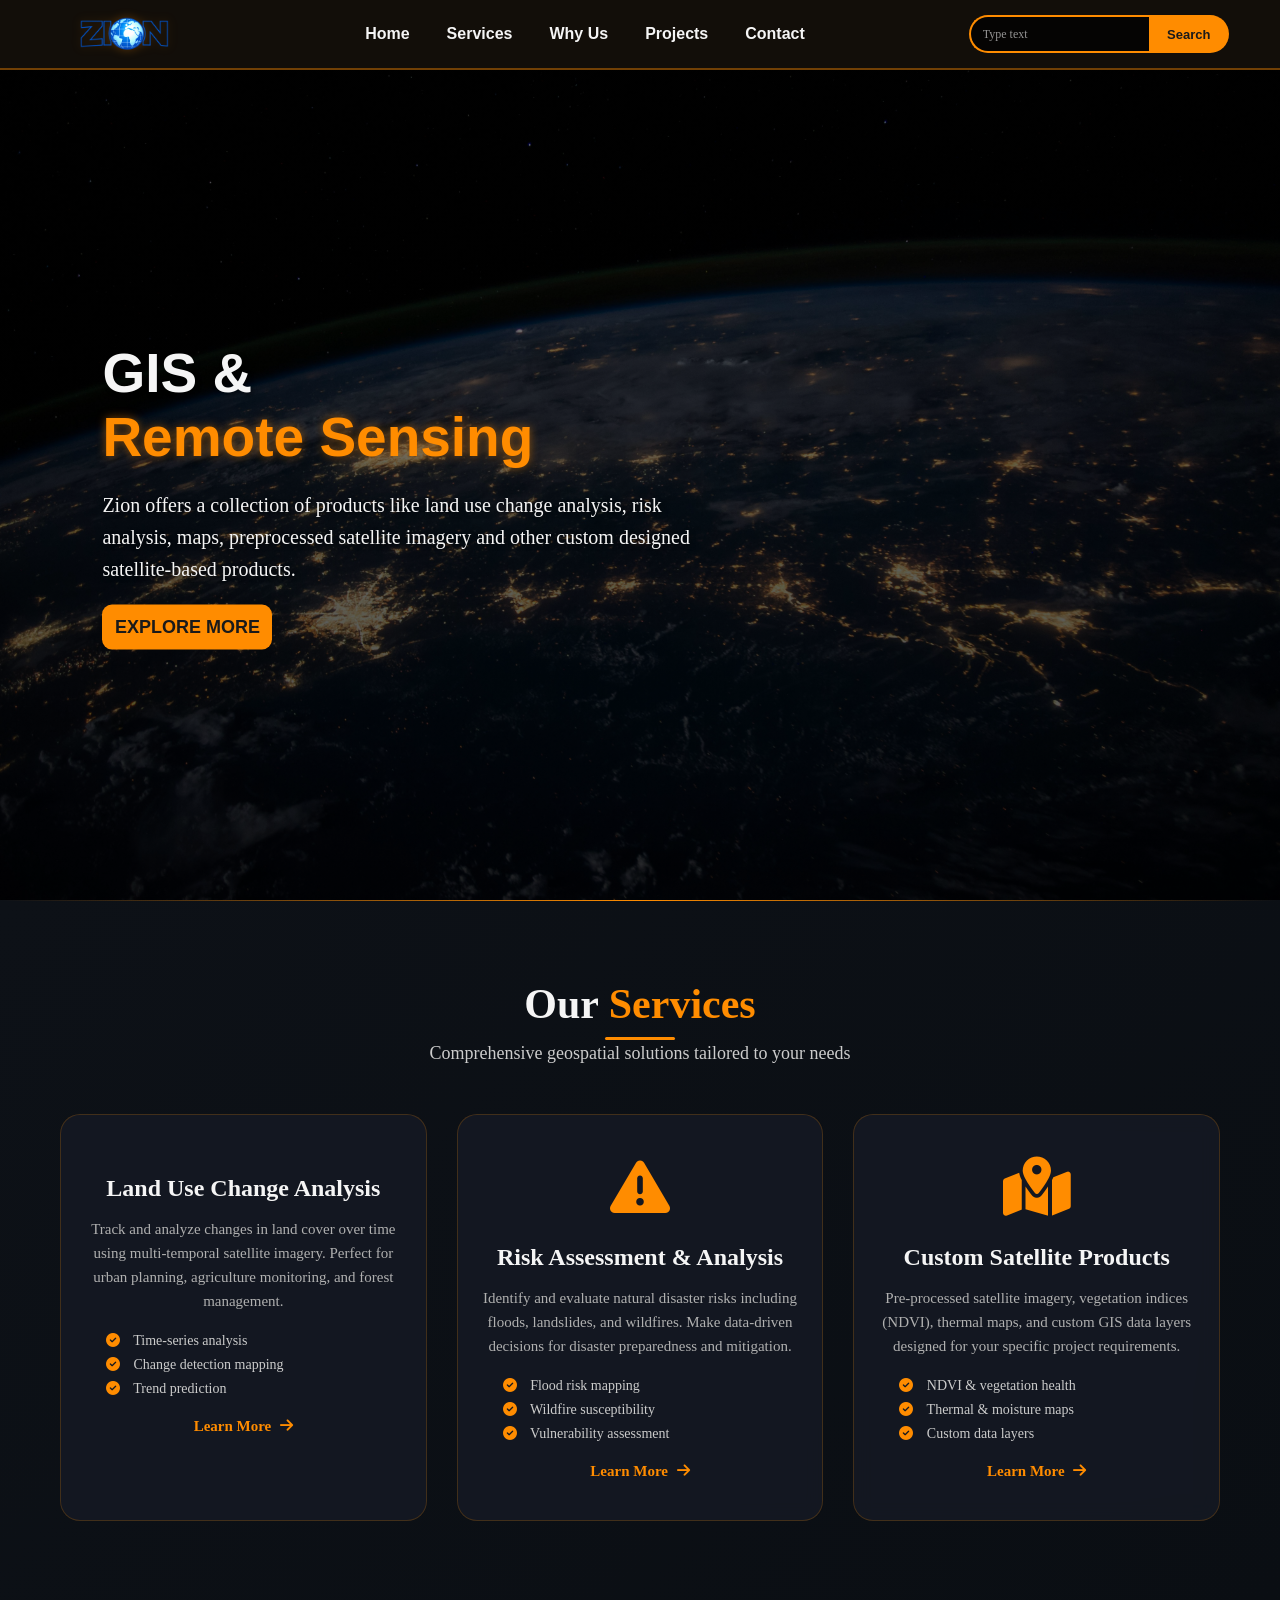
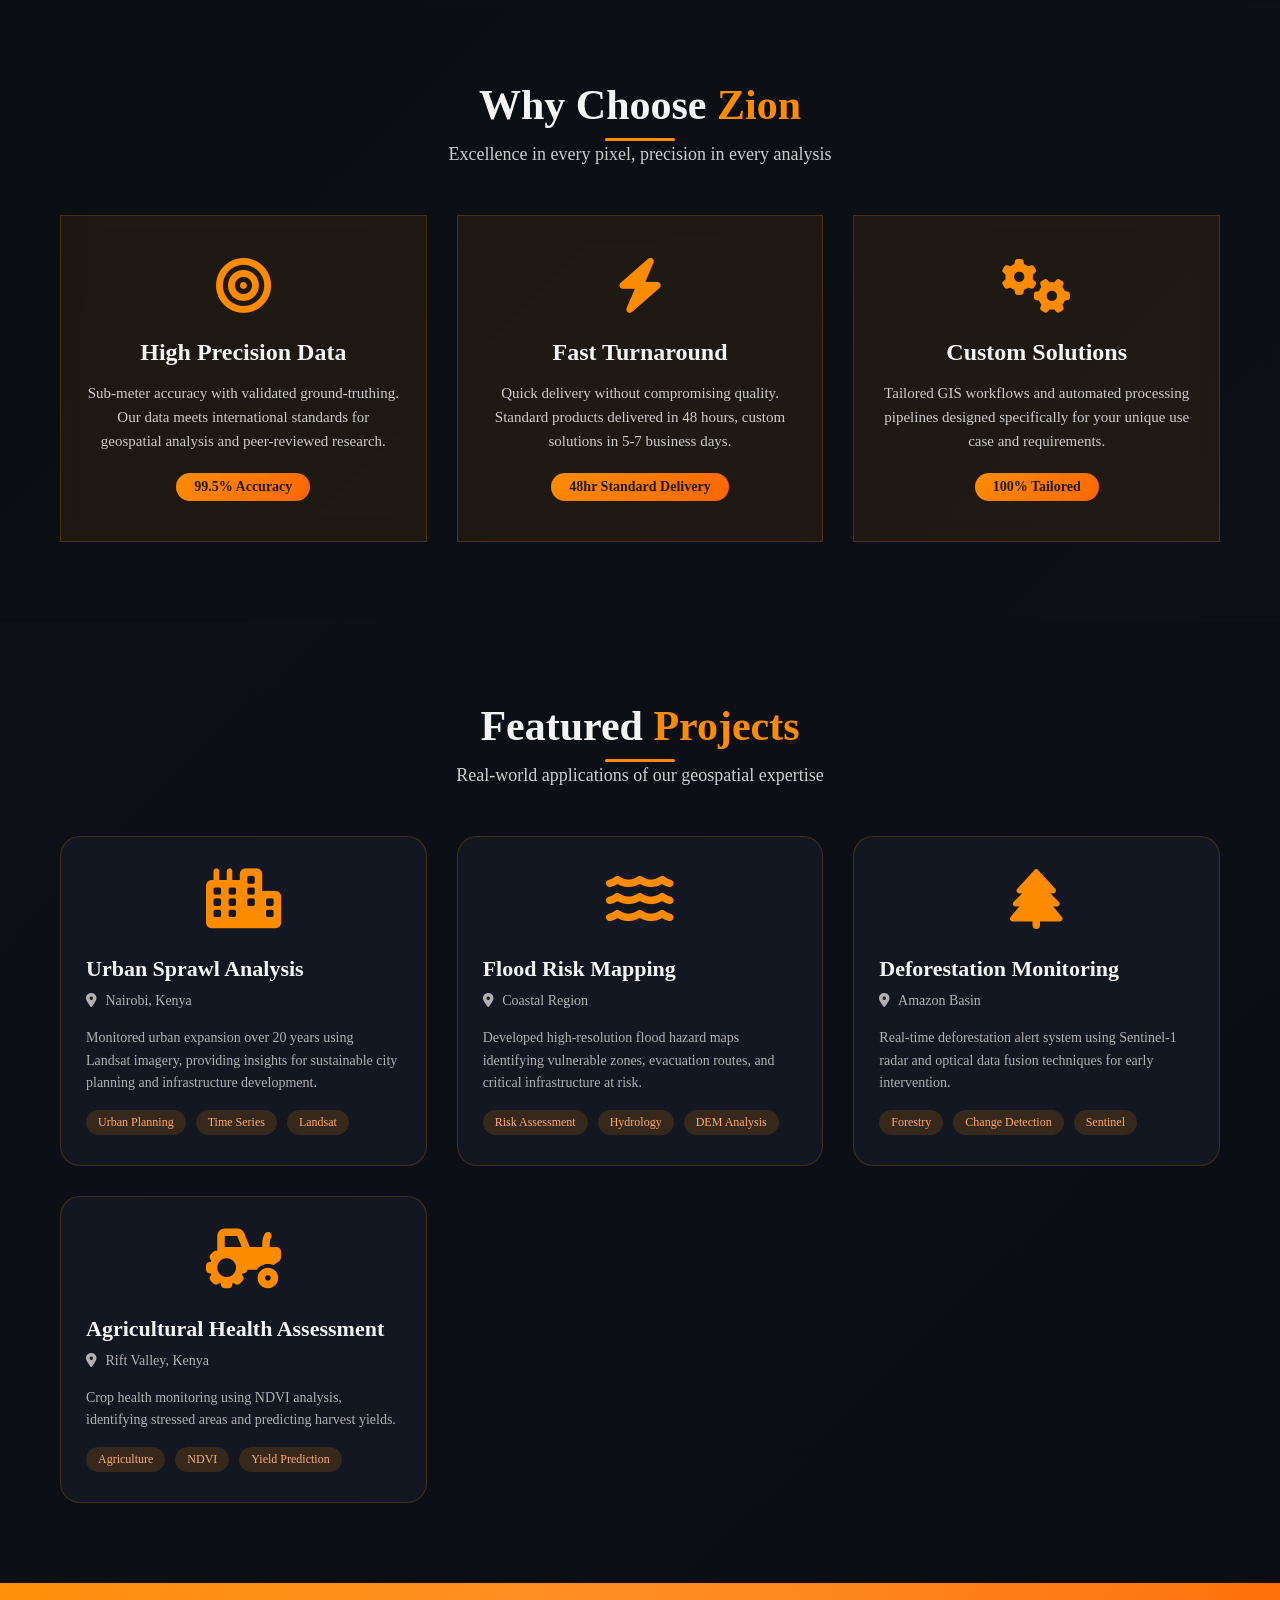
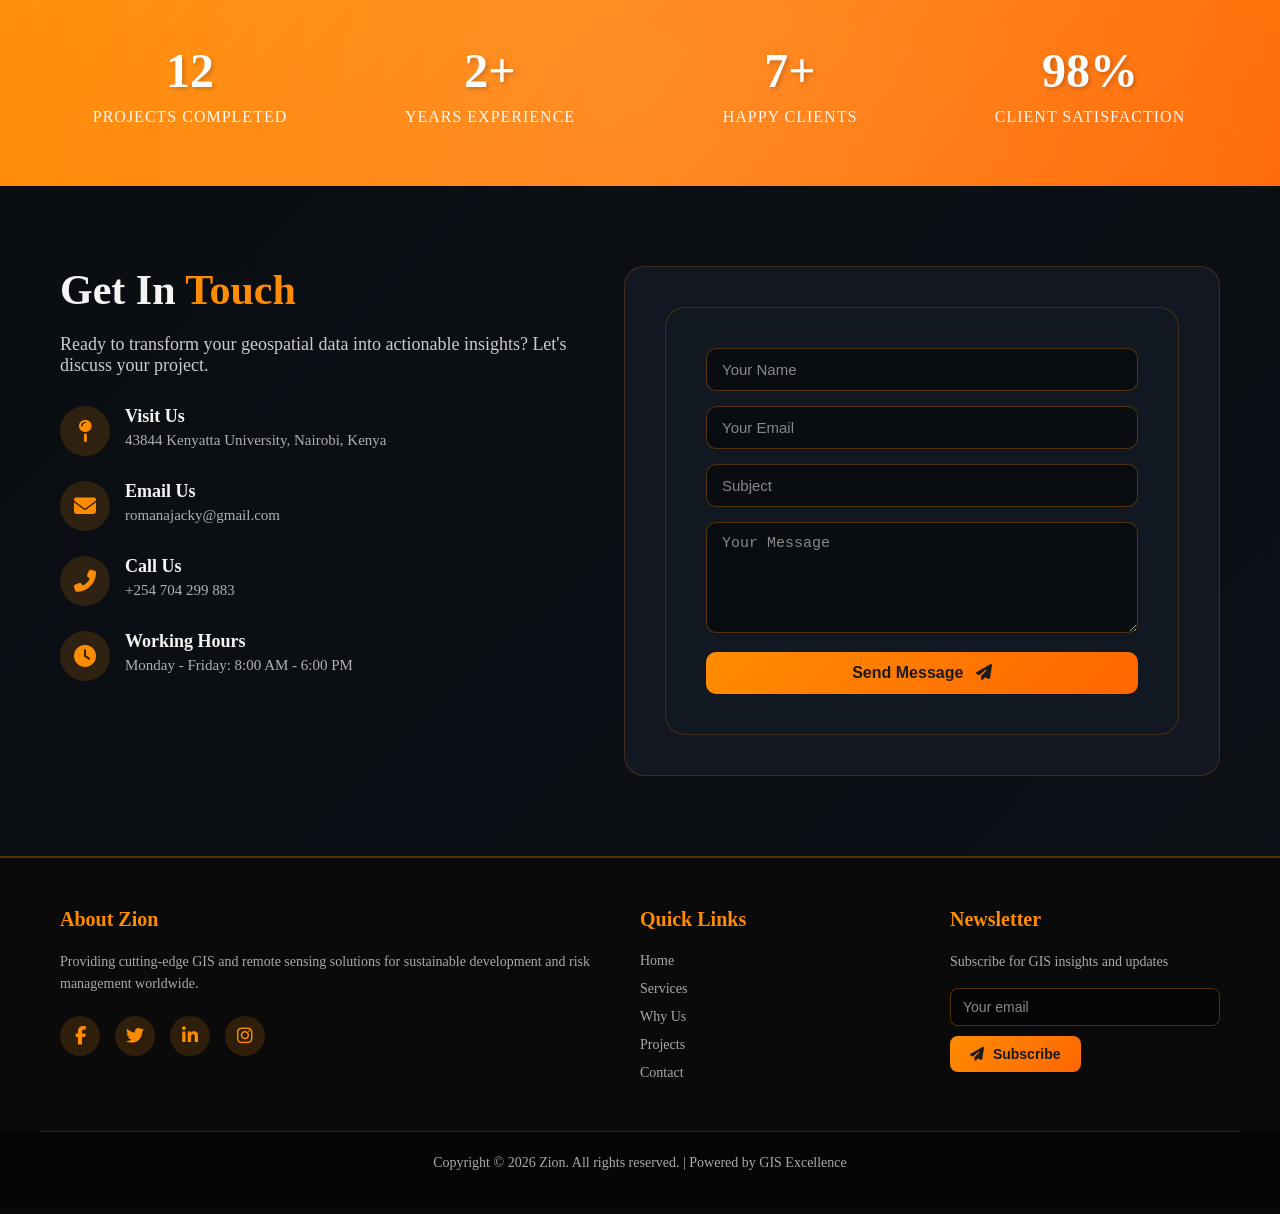
==== commit ab809ebd: "Update index.html" ====
--- a/index.html
+++ b/index.html
@@ -277,13 +277,24 @@
                 </div>
                 
                 <div class="contact-form">
-                    <form action="#" method="POST">
-                        <input type="text" placeholder="Your Name" required>
-                        <input type="email" placeholder="Your Email" required>
-                        <input type="text" placeholder="Subject">
-                        <textarea rows="5" placeholder="Your Message" required></textarea>
-                        <button type="submit" class="submit-btn">Send Message <i class="fas fa-paper-plane"></i></button>
-                    </form>
+                    <!-- Contact Form - Updated to work -->
+                    <div class="contact-form">
+                        <form action="https://formsubmit.co/romanajacky@gmail.com" method="POST">
+                            <!-- Important: These hidden fields control the behavior -->
+                            <input type="hidden" name="_next" value="https://romanajacky.github.io/zion/thanks.html">
+                            <input type="hidden" name="_captcha" value="false">
+                            <input type="hidden" name="_template" value="table">
+                            
+                            <!-- Remove FormSubmit branding -->
+                            <input type="hidden" name="_formsubmit_id" value="">
+                            
+                            <input type="text" name="name" placeholder="Your Name" required>
+                            <input type="email" name="email" placeholder="Your Email" required>
+                            <input type="text" name="subject" placeholder="Subject">
+                            <textarea name="message" rows="5" placeholder="Your Message" required></textarea>
+                            <button type="submit" class="submit-btn">Send Message <i class="fas fa-paper-plane"></i></button>
+                        </form>
+                    </div>
                 </div>
             </div>
         </div>
@@ -315,8 +326,11 @@
             <div class="footer-contact">
                 <h3>Newsletter</h3>
                 <p>Subscribe for GIS insights and updates</p>
-                <form class="newsletter-form">
-                    <input type="email" placeholder="Your email">
+                <!-- Newsletter Form - Updated to work -->
+                <form class="newsletter-form" action="https://formsubmit.co/romanajacky@gmail.com" method="POST">
+                    <input type="hidden" name="_subject" value="Newsletter Subscription - Zion">
+                    <input type="hidden" name="_captcha" value="false">
+                    <input type="email" name="email" placeholder="Your email" required>
                     <button type="submit"><i class="fas fa-paper-plane"></i> Subscribe</button>
                 </form>
             </div>
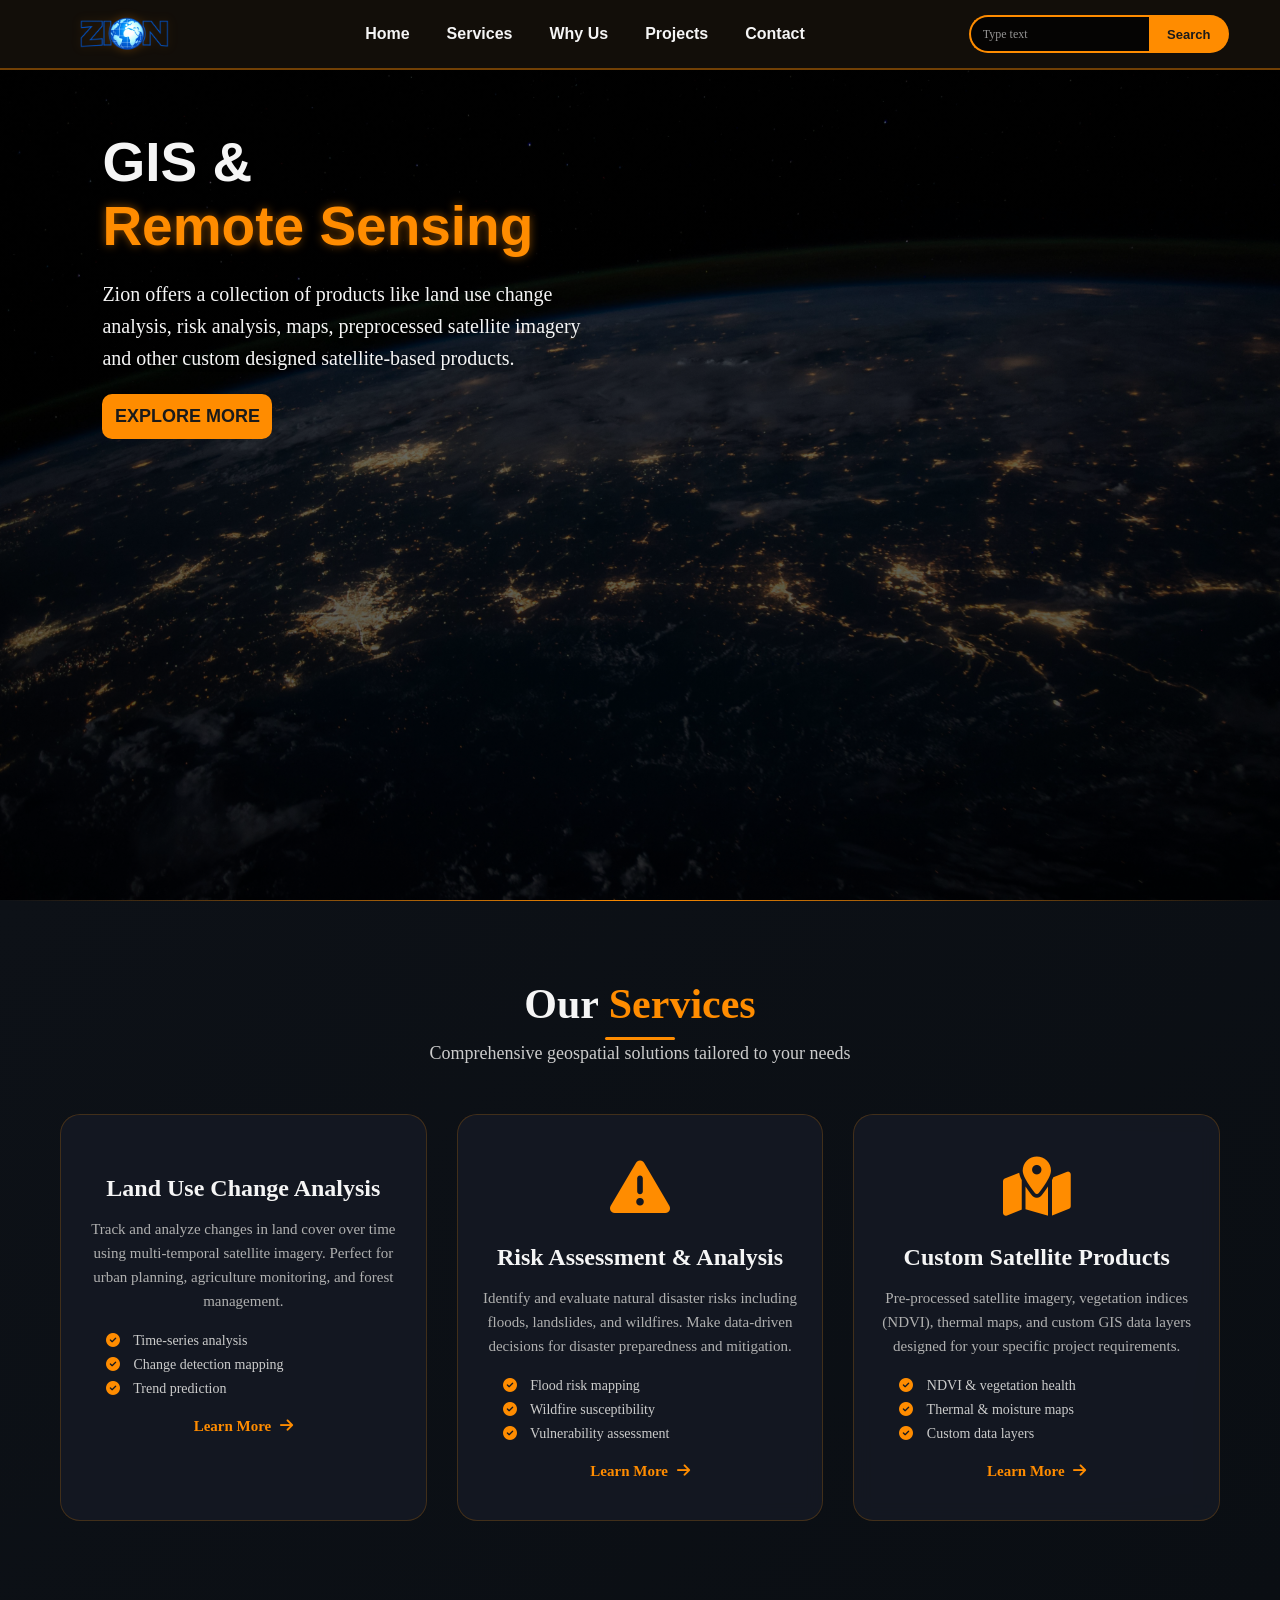
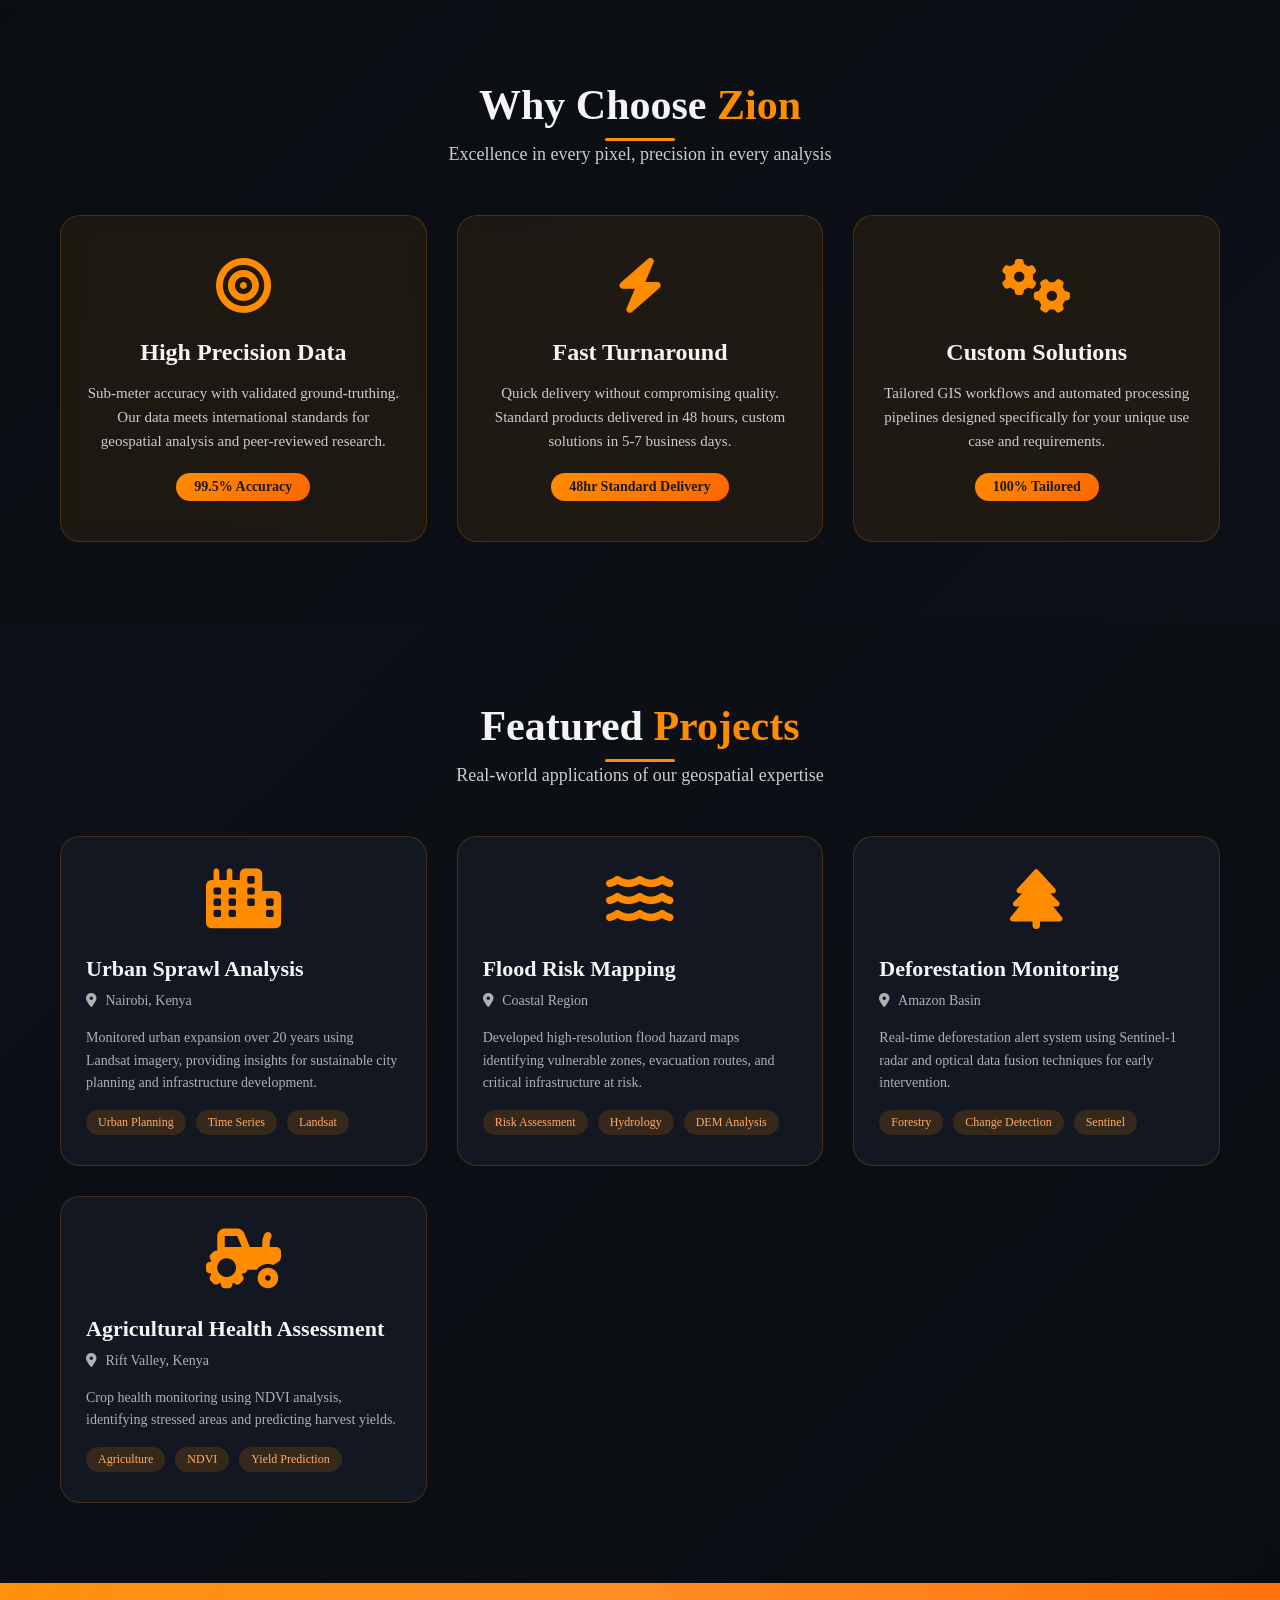
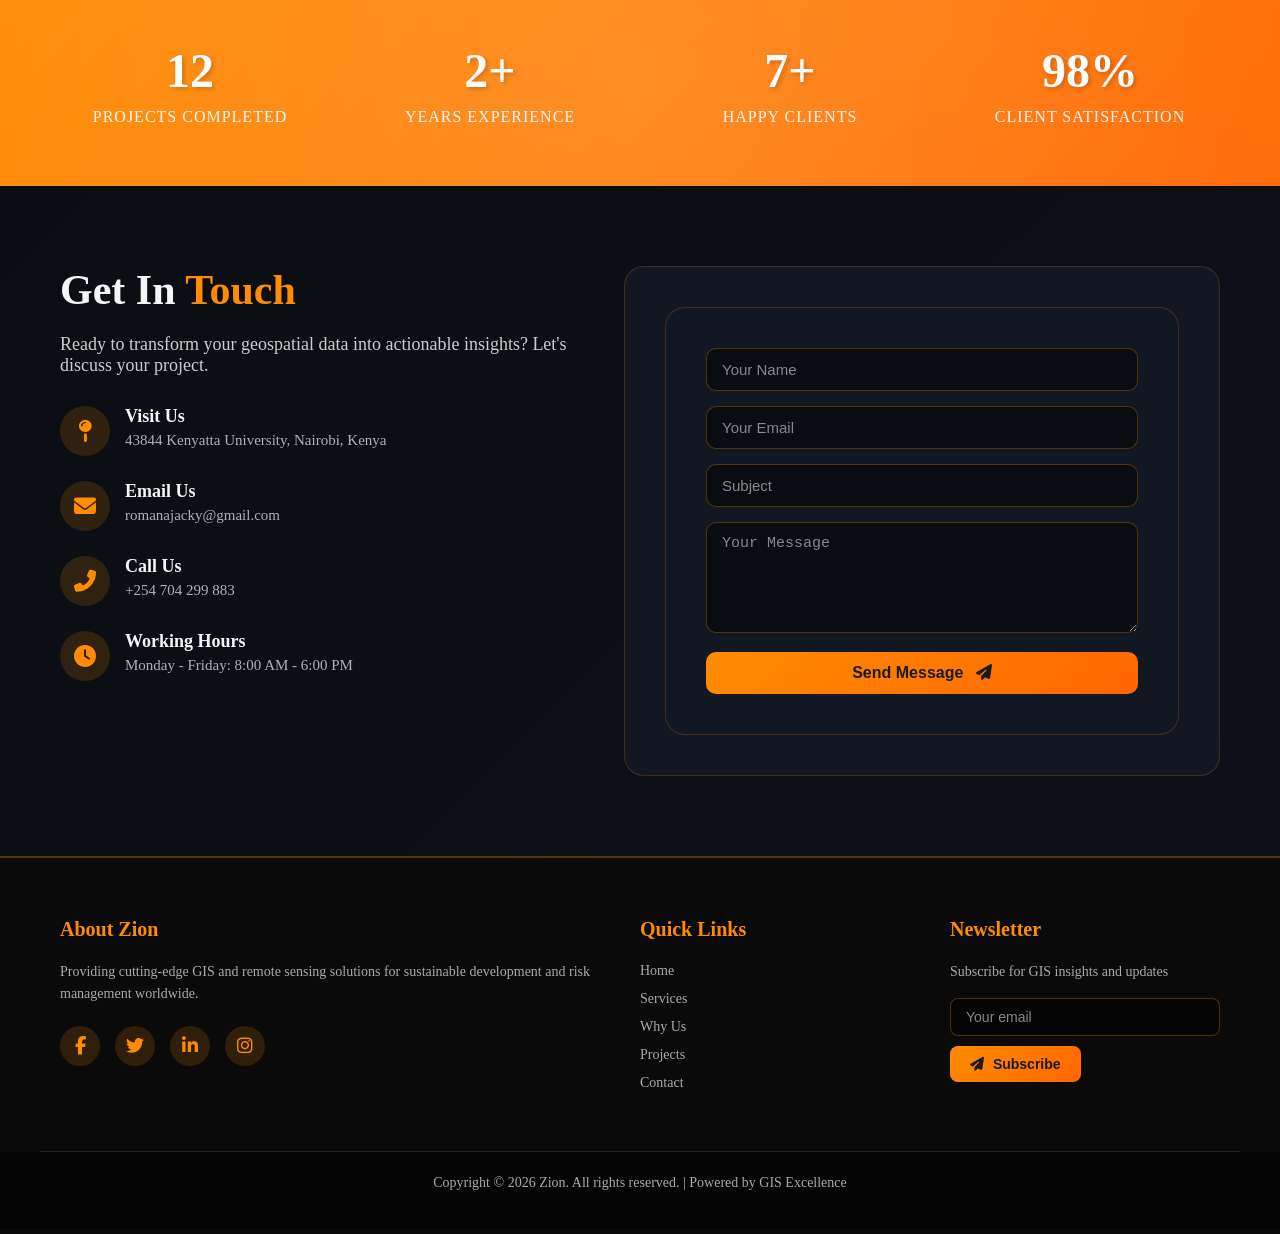
==== commit fe589ac6: "Update index.html" ====
--- a/index.html
+++ b/index.html
@@ -4,6 +4,11 @@
     <title>Zion - GIS & Remote Sensing</title>
     <link rel="stylesheet" href="style.css">
     <meta name="viewport" content="width=device-width, initial-scale=1.0">
+    
+    <!-- Favicon - Browser Tab Icon -->
+    <link rel="icon" type="image/png" href="Zion logo.png">
+    <link rel="shortcut icon" type="image/png" href="Zion logo.png">
+    
     <!-- Font Awesome 6 (free) -->
     <link rel="stylesheet" href="https://cdnjs.cloudflare.com/ajax/libs/font-awesome/6.4.0/css/all.min.css">
     <!-- Flat Icon CDN for additional icons -->
@@ -328,7 +333,8 @@
                 <p>Subscribe for GIS insights and updates</p>
                 <!-- Newsletter Form - Updated to work -->
                 <form class="newsletter-form" action="https://formsubmit.co/romanajacky@gmail.com" method="POST">
-                    <input type="hidden" name="_subject" value="Newsletter Subscription - Zion">
+                    <input type="hidden" name="_next" value="https://romanajacky.github.io/zion/thanks.html">
+                    <input type="hidden" name="_subject" value="Newsletter Subscription">
                     <input type="hidden" name="_captcha" value="false">
                     <input type="email" name="email" placeholder="Your email" required>
                     <button type="submit"><i class="fas fa-paper-plane"></i> Subscribe</button>
--- a/style.css
+++ b/style.css
@@ -16,7 +16,7 @@
     background: #0a0a0a;
 }
 
-/* ========== MAIN HERO SECTION ========== */
+/* ========== MAIN HERO SECTION - BACKGROUND SCROLLS AWAY ========== */
 .main {
     width: 100%;
     min-height: 100vh;
@@ -24,7 +24,8 @@
                 url("nasa-Q1p7bh3SHj8-unsplash.jpg");
     background-position: center;
     background-size: cover;
-    background-attachment: fixed;
+    background-attachment: scroll;  /* CRITICAL: This makes it scroll away */
+    background-repeat: no-repeat;
     position: relative;
     padding-top: 70px;
 }
@@ -33,11 +34,6 @@
 .navbar {
     width: 100%;
     background: rgba(20, 15, 10, 0.95);
-    /* Vendor prefixes for backdrop-filter */
-    -webkit-backdrop-filter: blur(10px);
-    -moz-backdrop-filter: blur(10px);
-    -ms-backdrop-filter: blur(10px);
-    -o-backdrop-filter: blur(10px);
     backdrop-filter: blur(10px);
     position: fixed;
     top: 0;
@@ -112,7 +108,7 @@
 .menu ul li a::after {
     content: '';
     position: absolute;
-    bottom: 5px;
+    bottom: 3px;
     left: 50%;
     transform: translateX(-50%);
     width: 0;
@@ -128,10 +124,10 @@
 
 .menu ul li a:hover {
     color: #ff8c00;
-    background: rgba(255, 140, 0, 0.15);
-}
-
-/* SEARCH BAR - DESKTOP */
+    background: rgba(255, 140, 0, 0.1);
+}
+
+/* SEARCH BAR */
 .search {
     display: flex;
     align-items: center;
@@ -156,7 +152,7 @@
 .srch:focus {
     border-color: #ffaa33;
     background: rgba(0, 0, 0, 0.9);
-    box-shadow: 0 0 5px rgba(255, 140, 0, 0.3);
+    box-shadow: 0 0 8px rgba(255, 140, 0, 0.4);
 }
 
 .srch::placeholder {
@@ -183,14 +179,15 @@
     transform: scale(1.02);
 }
 
-/* HERO CONTENT - PUSHED DOWN FOR VISIBILITY */
+/* Content - Now scrolls naturally */
 .content {
-    position: absolute;
-    top: 55%;
-    left: 8%;
-    transform: translateY(-50%);
+    position: relative;
+    top: auto;
+    left: auto;
+    transform: none;
+    padding: 60px 5% 80px 8%;
     color: #f5f5f5;
-    max-width: 600px;
+    max-width: 650px;
     z-index: 1;
     text-shadow: 2px 2px 4px rgba(0, 0, 0, 0.5);
 }
@@ -256,15 +253,6 @@
     }
 }
 
-/* ========== SCROLL MARGIN FOR SECTIONS ========== */
-section,
-#services,
-#why-choose,
-#projects,
-#contact {
-    scroll-margin-top: 75px;
-}
-
 /* ========== GLOBAL SECTION STYLES ========== */
 .container {
     max-width: 1200px;
@@ -324,6 +312,7 @@
     background: linear-gradient(135deg, #0d1117 0%, #0a0e13 100%);
     position: relative;
     overflow: hidden;
+    scroll-margin-top: 75px;
 }
 
 .services-section::before {
@@ -338,11 +327,6 @@
 
 .service-card {
     background: rgba(20, 25, 35, 0.9);
-    /* Vendor prefixes for backdrop-filter */
-    -webkit-backdrop-filter: blur(10px);
-    -moz-backdrop-filter: blur(10px);
-    -ms-backdrop-filter: blur(10px);
-    -o-backdrop-filter: blur(10px);
     backdrop-filter: blur(10px);
     padding: 40px 25px;
     border-radius: 20px;
@@ -446,17 +430,14 @@
     padding: 80px 0;
     background: linear-gradient(135deg, #0a0e13 0%, #0d1117 100%);
     position: relative;
+    scroll-margin-top: 75px;
 }
 
 .benefit-card {
     text-align: center;
     padding: 40px 25px;
     background: rgba(255, 140, 0, 0.08);
-    /* Vendor prefixes for backdrop-filter */
-    -webkit-backdrop-filter: blur(10px);
-    -moz-backdrop-filter: blur(10px);
-    -ms-backdrop-filter: blur(10px);
-    -o-backdrop-filter: blur(10px);
+    border-radius: 20px;
     backdrop-filter: blur(10px);
     transition: all 0.4s ease;
     border: 1px solid rgba(255, 140, 0, 0.2);
@@ -503,6 +484,7 @@
     padding: 80px 0;
     background: linear-gradient(135deg, #0d1117 0%, #0a0e13 100%);
     position: relative;
+    scroll-margin-top: 75px;
 }
 
 .projects-grid {
@@ -634,6 +616,7 @@
 .contact-section {
     padding: 80px 0;
     background: linear-gradient(135deg, #0a0e13 0%, #0d1117 100%);
+    scroll-margin-top: 75px;
 }
 
 .contact-wrapper {
@@ -780,7 +763,7 @@
 footer {
     background: #0a0a0a;
     color: white;
-    padding: 50px 0 0 0;
+    padding: 60px 0 0 0;
     border-top: 2px solid rgba(255, 140, 0, 0.3);
 }
 
@@ -789,7 +772,7 @@
     justify-content: space-between;
     flex-wrap: wrap;
     gap: 40px;
-    padding-bottom: 40px;
+    padding-bottom: 50px;
     border-bottom: 1px solid rgba(255, 255, 255, 0.1);
 }
 
@@ -882,7 +865,7 @@
 
 .newsletter-form input {
     flex: 1;
-    padding: 10px 12px;
+    padding: 10px 15px;
     border: 1px solid rgba(255, 140, 0, 0.3);
     border-radius: 8px;
     background: rgba(0, 0, 0, 0.5);
@@ -924,8 +907,6 @@
 }
 
 /* ========== RESPONSIVE DESIGN ========== */
-
-/* Tablet */
 @media screen and (max-width: 992px) {
     .navbar {
         padding: 8px 4%;
@@ -947,11 +928,6 @@
         width: 100%;
         height: calc(100vh - 60px);
         background: rgba(10, 10, 10, 0.98);
-        /* Vendor prefixes for backdrop-filter */
-        -webkit-backdrop-filter: blur(20px);
-        -moz-backdrop-filter: blur(20px);
-        -ms-backdrop-filter: blur(20px);
-        -o-backdrop-filter: blur(20px);
         backdrop-filter: blur(20px);
         transition: left 0.3s ease;
         z-index: 999;
@@ -979,6 +955,7 @@
     
     .menu-toggle:checked ~ .hamburger span:nth-child(1) {
         transform: rotate(45deg) translate(5px, 6px);
+        background: #ff8c00;
     }
     
     .menu-toggle:checked ~ .hamburger span:nth-child(2) {
@@ -987,6 +964,7 @@
     
     .menu-toggle:checked ~ .hamburger span:nth-child(3) {
         transform: rotate(-45deg) translate(5px, -6px);
+        background: #ff8c00;
     }
     
     .menu ul {
@@ -1017,34 +995,31 @@
         padding-top: 60px;
     }
     
+    .content {
+        padding: 40px 5% 60px 8%;
+    }
+    
     html {
         scroll-padding-top: 60px;
     }
     
-    section,
-    #services,
-    #why-choose,
-    #projects,
-    #contact {
+    .services-section,
+    .why-section,
+    .projects-section,
+    .contact-section {
         scroll-margin-top: 60px;
     }
+}
+
+@media screen and (max-width: 768px) {
+    .main {
+        padding-top: 60px;
+    }
     
     .content {
-        top: 55%;
-    }
-}
-
-/* Mobile */
-@media screen and (max-width: 768px) {
-    .logo img {
-        width: 110px;
-    }
-    
-    .content {
-        left: 5%;
-        right: 5%;
+        padding: 30px 5% 50px 5%;
         text-align: center;
-        max-width: 90%;
+        max-width: 100%;
     }
     
     .content h1 {
@@ -1093,19 +1068,19 @@
         font-size: 40px;
     }
     
-    .contact-info h2 {
-        font-size: 36px;
-    }
-}
-
-/* Small Mobile */
+    html {
+        scroll-padding-top: 60px;
+    }
+}
+
 @media screen and (max-width: 480px) {
     .navbar {
         height: 55px;
+        padding: 6px 4%;
     }
     
     .logo img {
-        width: 95px;
+        width: 100px;
     }
     
     .main {
@@ -1113,15 +1088,15 @@
     }
     
     .content {
-        top: 50%;
+        padding: 20px 5% 40px 5%;
     }
     
     .content h1 {
-        font-size: 28px;
+        font-size: 32px;
     }
     
     .par {
-        font-size: 14px;
+        font-size: 16px;
     }
     
     .content .cn {
@@ -1139,7 +1114,7 @@
     }
     
     .stat-number {
-        font-size: 32px;
+        font-size: 36px;
     }
     
     .contact-form {
@@ -1156,78 +1131,86 @@
         scroll-padding-top: 55px;
     }
     
-    section,
-    #services,
-    #why-choose,
-    #projects,
-    #contact {
+    .services-section,
+    .why-section,
+    .projects-section,
+    .contact-section {
         scroll-margin-top: 55px;
     }
 }
 
-/* Short screens (landscape on mobile) */
-@media screen and (max-height: 600px) {
-    .content {
-        top: 60%;
-    }
-    
-    .content h1 {
-        font-size: 32px;
-        margin-bottom: 10px;
-    }
-    
-    .par {
-        font-size: 14px;
-        margin-bottom: 10px;
-    }
-    
-    .content .cn {
-        width: 140px;
-        height: 38px;
-        font-size: 15px;
-    }
-    
-    .content .cn a {
-        line-height: 38px;
-    }
-}
-
-/* ========== COMPLETE VENDOR PREFIX SUPPORT ========== */
-/* Firefox */
-@-moz-document url-prefix() {
-    .navbar,
-    .service-card,
-    .benefit-card,
-    .menu {
+/* ========== SCROLL MARGIN FOR ALL SECTIONS ========== */
+section {
+    scroll-margin-top: 75px;
+}
+
+#services, #why-choose, #projects, #contact {
+    scroll-margin-top: 75px;
+}
+
+/* ========== CHROME-SPECIFIC FIXES ========== */
+@media screen and (-webkit-min-device-pixel-ratio: 0) {
+    .navbar {
+        -webkit-backdrop-filter: blur(10px);
         backdrop-filter: blur(10px);
     }
-}
-
-/* Safari-specific */
-@media not all and (min-resolution:.001dpcm) {
-    @supports (-webkit-appearance:none) {
-        .navbar,
-        .service-card,
-        .benefit-card,
-        .menu {
-            -webkit-backdrop-filter: blur(10px);
-            backdrop-filter: blur(10px);
-        }
-    }
-}
-
-/* Edge and IE fallback */
-@supports (-ms-ime-align: auto) {
-    .navbar,
-    .service-card,
-    .benefit-card {
-        background: rgba(20, 15, 10, 0.98);
-    }
-}
-
-/* Ensure smooth fonts across all browsers */
-body {
-    -webkit-font-smoothing: antialiased;
-    -moz-osx-font-smoothing: grayscale;
-    text-rendering: optimizeLegibility;
-}
+    
+    .service-card, .benefit-card {
+        -webkit-backdrop-filter: blur(10px);
+        backdrop-filter: blur(10px);
+    }
+}
+
+/* ========== NOTIFICATION STYLES (FOR FORM SUBMISSIONS) ========== */
+.custom-notification {
+    position: fixed;
+    top: 90px;
+    right: 20px;
+    padding: 15px 25px;
+    border-radius: 10px;
+    z-index: 10000;
+    animation: slideIn 0.3s ease;
+    box-shadow: 0 5px 20px rgba(0, 0, 0, 0.2);
+}
+
+.custom-notification.success {
+    background: #00c851;
+    color: white;
+}
+
+.custom-notification.error {
+    background: #ff4444;
+    color: white;
+}
+
+.notification-content {
+    display: flex;
+    align-items: center;
+    gap: 10px;
+}
+
+.notification-content i {
+    font-size: 20px;
+}
+
+@keyframes slideIn {
+    from {
+        transform: translateX(100%);
+        opacity: 0;
+    }
+    to {
+        transform: translateX(0);
+        opacity: 1;
+    }
+}
+
+@keyframes slideOut {
+    from {
+        transform: translateX(0);
+        opacity: 1;
+    }
+    to {
+        transform: translateX(100%);
+        opacity: 0;
+    }
+}
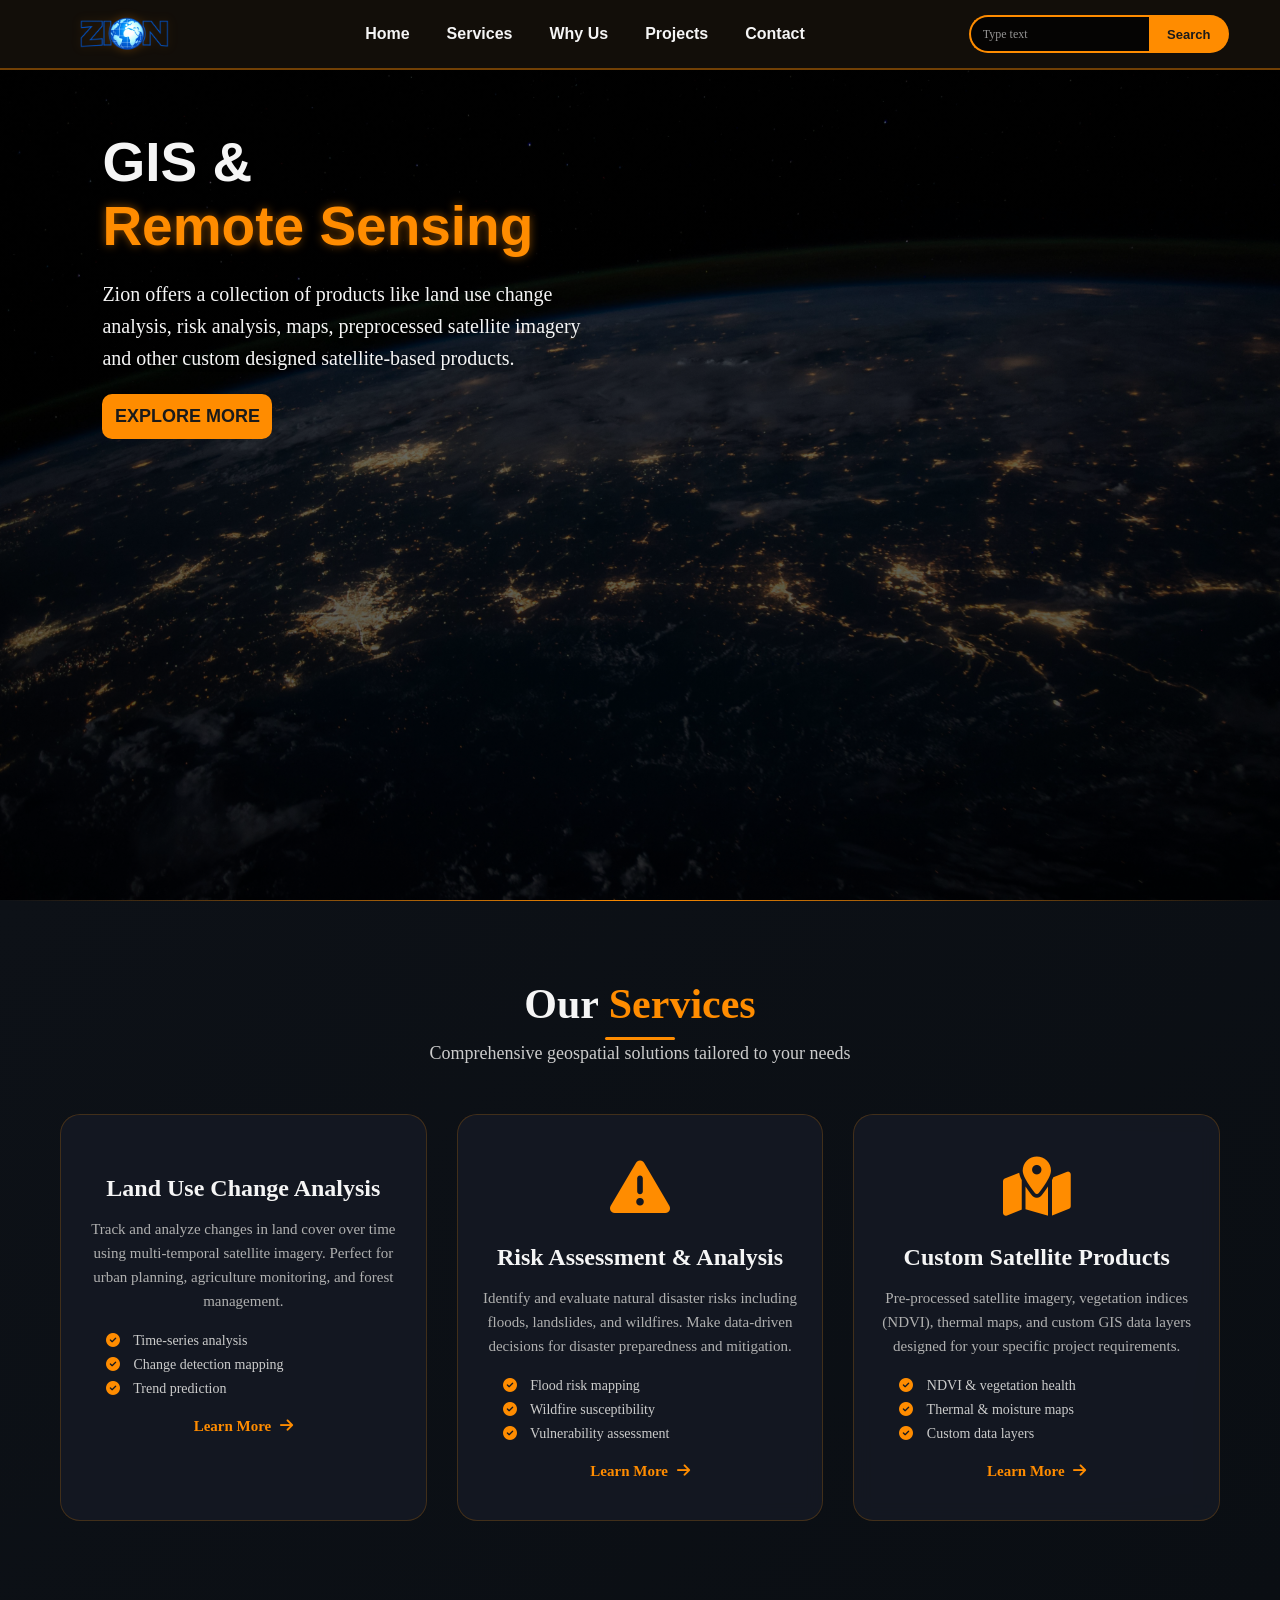
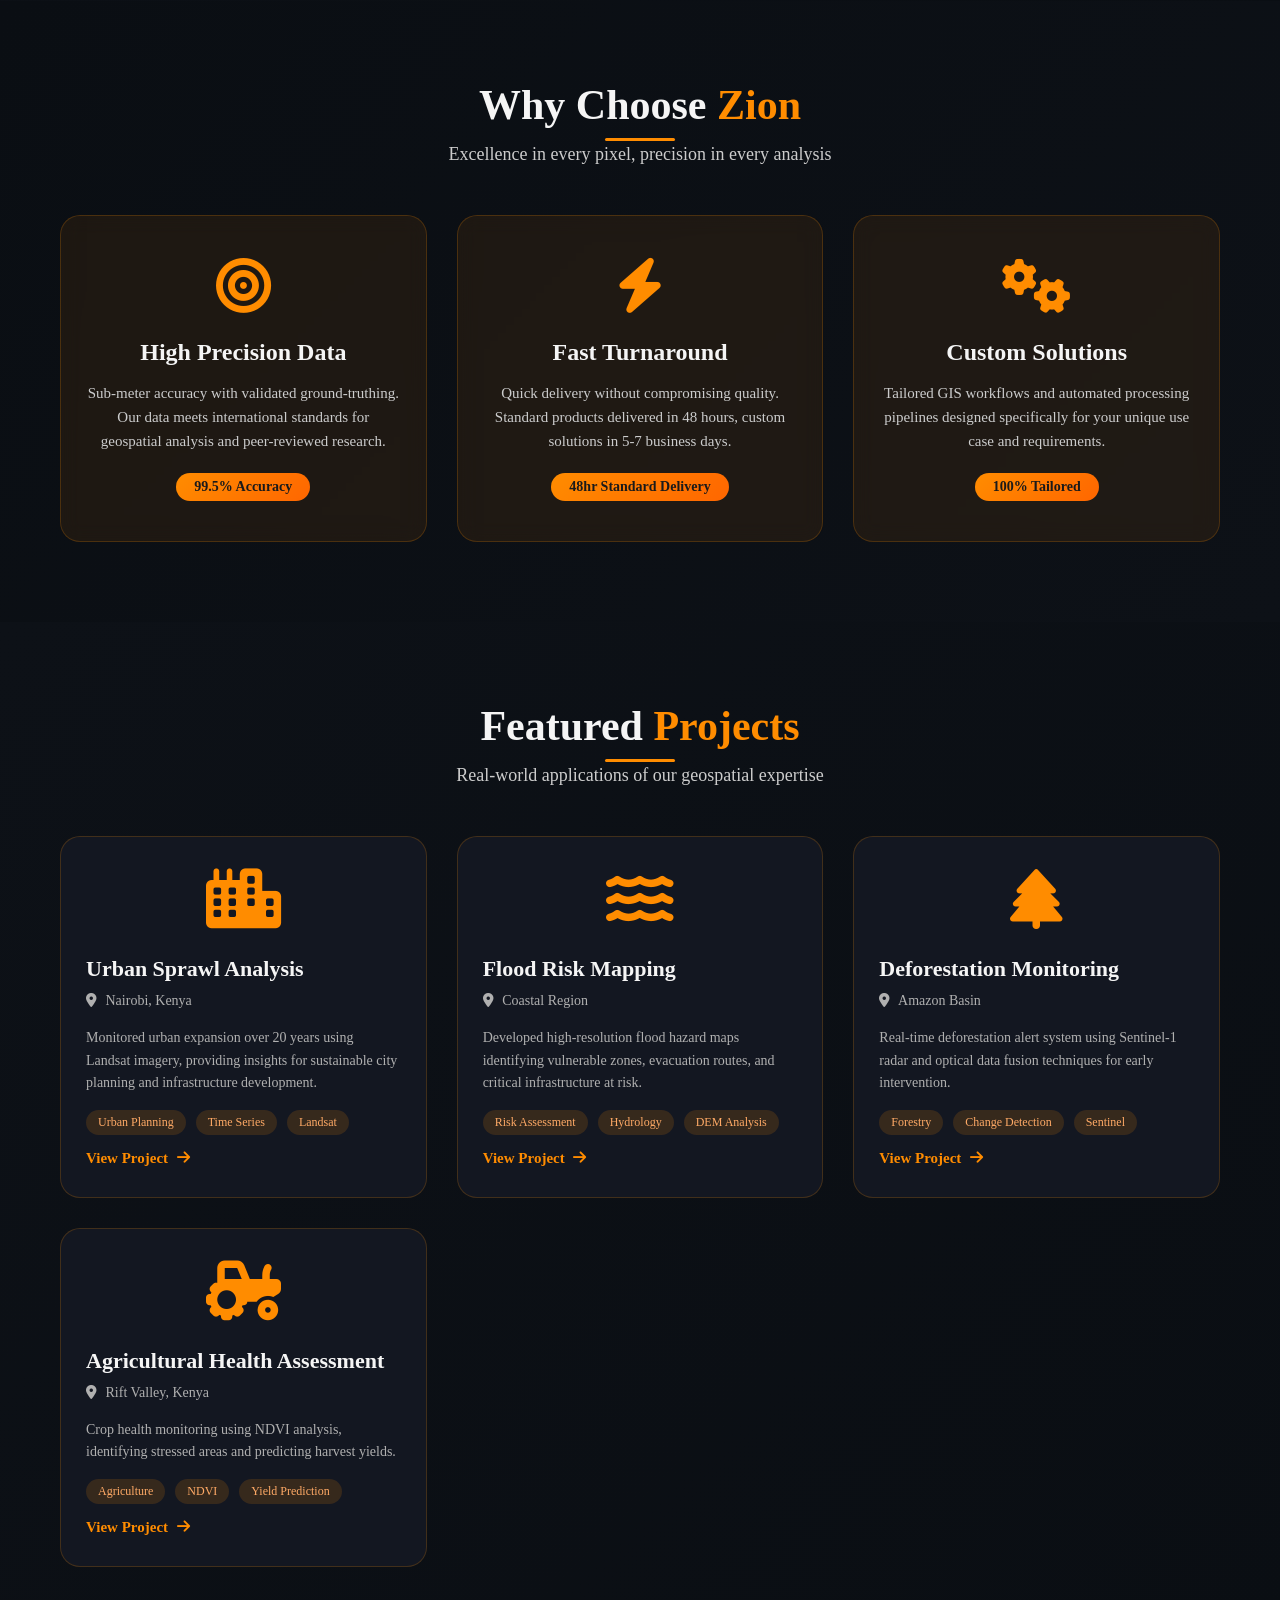
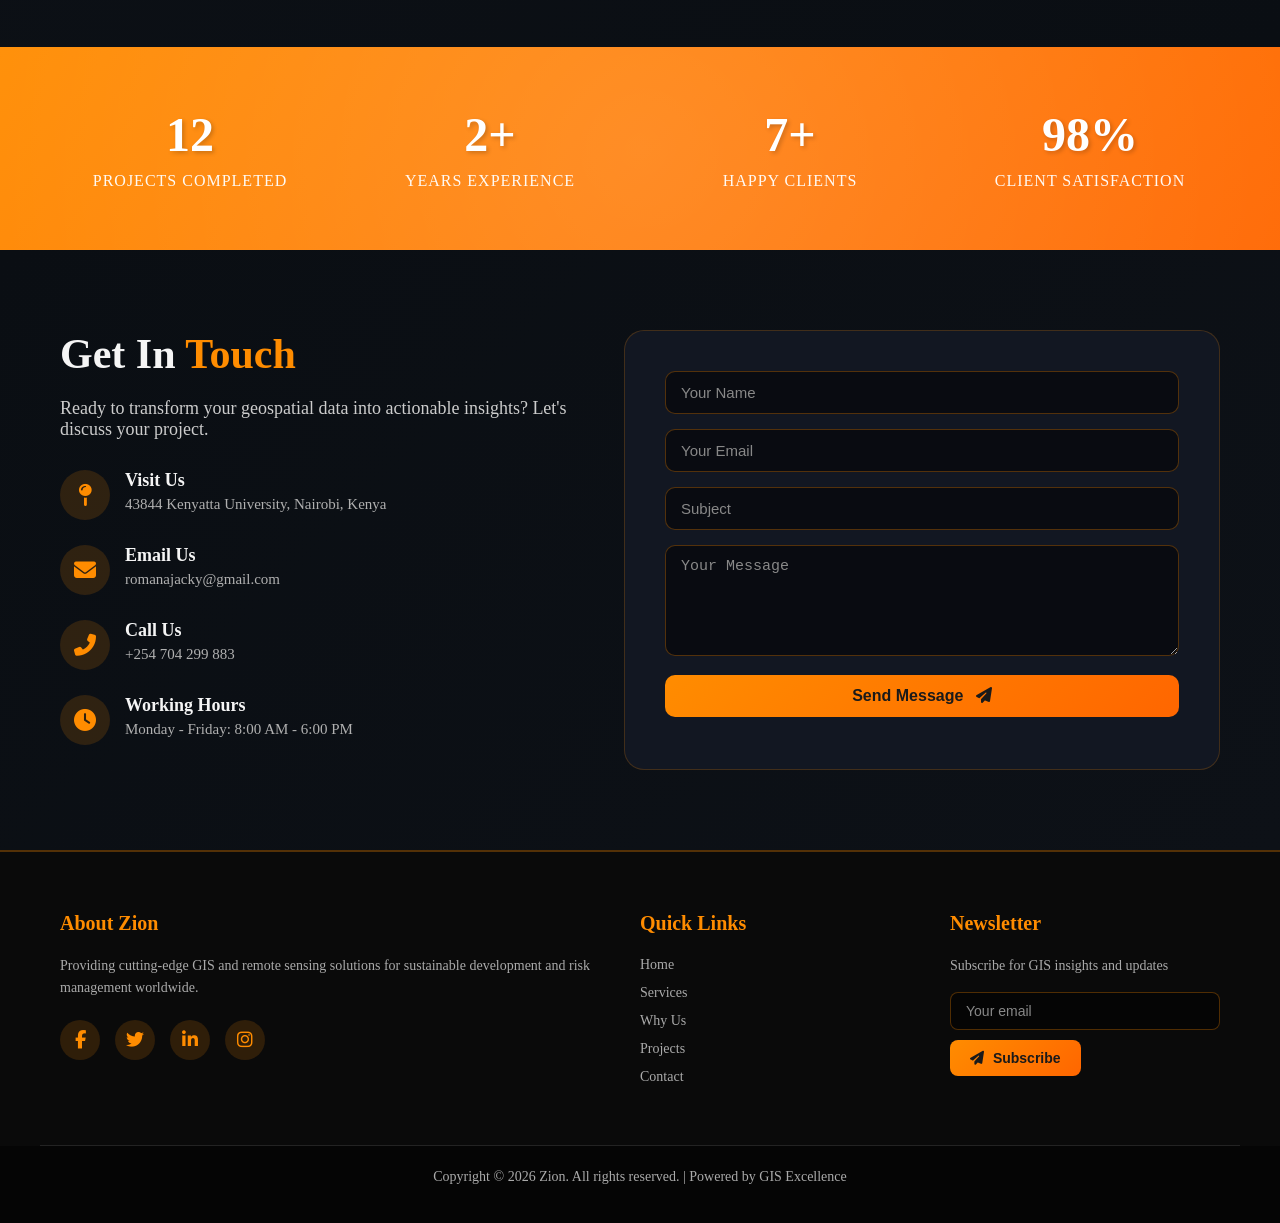
==== commit fda75378: "Update index.html" ====
--- a/index.html
+++ b/index.html
@@ -77,7 +77,7 @@
                         <li><i class="fas fa-check-circle"></i> Change detection mapping</li>
                         <li><i class="fas fa-check-circle"></i> Trend prediction</li>
                     </ul>
-                    <a href="#" class="card-link">Learn More <i class="fas fa-arrow-right"></i></a>
+                    <a href="services/land-use-analysis.html" class="card-link">Learn More <i class="fas fa-arrow-right"></i></a>
                 </div>
                 <div class="service-card">
                     <div class="card-icon">
@@ -90,7 +90,7 @@
                         <li><i class="fas fa-check-circle"></i> Wildfire susceptibility</li>
                         <li><i class="fas fa-check-circle"></i> Vulnerability assessment</li>
                     </ul>
-                    <a href="#" class="card-link">Learn More <i class="fas fa-arrow-right"></i></a>
+                    <a href="services/risk-assessment.html" class="card-link">Learn More <i class="fas fa-arrow-right"></i></a>
                 </div>
                 <div class="service-card">
                     <div class="card-icon">
@@ -103,7 +103,7 @@
                         <li><i class="fas fa-check-circle"></i> Thermal & moisture maps</li>
                         <li><i class="fas fa-check-circle"></i> Custom data layers</li>
                     </ul>
-                    <a href="#" class="card-link">Learn More <i class="fas fa-arrow-right"></i></a>
+                    <a href="services/custom-satellite.html" class="card-link">Learn More <i class="fas fa-arrow-right"></i></a>
                 </div>
             </div>
         </div>
@@ -165,6 +165,7 @@
                         <span>Time Series</span>
                         <span>Landsat</span>
                     </div>
+                    <a href="projects/urban-sprawl.html" class="card-link" style="margin-top: 15px; display: inline-block;">View Project <i class="fas fa-arrow-right"></i></a>
                 </div>
                 <div class="project-card">
                     <div class="project-image">
@@ -178,6 +179,7 @@
                         <span>Hydrology</span>
                         <span>DEM Analysis</span>
                     </div>
+                    <a href="projects/flood-risk.html" class="card-link" style="margin-top: 15px; display: inline-block;">View Project <i class="fas fa-arrow-right"></i></a>
                 </div>
                 <div class="project-card">
                     <div class="project-image">
@@ -191,6 +193,7 @@
                         <span>Change Detection</span>
                         <span>Sentinel</span>
                     </div>
+                    <a href="projects/deforestation.html" class="card-link" style="margin-top: 15px; display: inline-block;">View Project <i class="fas fa-arrow-right"></i></a>
                 </div>
                 <div class="project-card">
                     <div class="project-image">
@@ -204,6 +207,7 @@
                         <span>NDVI</span>
                         <span>Yield Prediction</span>
                     </div>
+                    <a href="projects/agricultural-health.html" class="card-link" style="margin-top: 15px; display: inline-block;">View Project <i class="fas fa-arrow-right"></i></a>
                 </div>
             </div>
         </div>
@@ -282,24 +286,21 @@
                 </div>
                 
                 <div class="contact-form">
-                    <!-- Contact Form - Updated to work -->
-                    <div class="contact-form">
-                        <form action="https://formsubmit.co/romanajacky@gmail.com" method="POST">
-                            <!-- Important: These hidden fields control the behavior -->
-                            <input type="hidden" name="_next" value="https://romanajacky.github.io/zion/thanks.html">
-                            <input type="hidden" name="_captcha" value="false">
-                            <input type="hidden" name="_template" value="table">
-                            
-                            <!-- Remove FormSubmit branding -->
-                            <input type="hidden" name="_formsubmit_id" value="">
-                            
-                            <input type="text" name="name" placeholder="Your Name" required>
-                            <input type="email" name="email" placeholder="Your Email" required>
-                            <input type="text" name="subject" placeholder="Subject">
-                            <textarea name="message" rows="5" placeholder="Your Message" required></textarea>
-                            <button type="submit" class="submit-btn">Send Message <i class="fas fa-paper-plane"></i></button>
-                        </form>
-                    </div>
+                    <form action="https://formsubmit.co/romanajacky@gmail.com" method="POST">
+                        <!-- Important: These hidden fields control the behavior -->
+                        <input type="hidden" name="_next" value="https://romanajacky.github.io/zion/thanks.html">
+                        <input type="hidden" name="_captcha" value="false">
+                        <input type="hidden" name="_template" value="table">
+                        
+                        <!-- Remove FormSubmit branding -->
+                        <input type="hidden" name="_formsubmit_id" value="">
+                        
+                        <input type="text" name="name" placeholder="Your Name" required>
+                        <input type="email" name="email" placeholder="Your Email" required>
+                        <input type="text" name="subject" placeholder="Subject">
+                        <textarea name="message" rows="5" placeholder="Your Message" required></textarea>
+                        <button type="submit" class="submit-btn">Send Message <i class="fas fa-paper-plane"></i></button>
+                    </form>
                 </div>
             </div>
         </div>
@@ -331,7 +332,6 @@
             <div class="footer-contact">
                 <h3>Newsletter</h3>
                 <p>Subscribe for GIS insights and updates</p>
-                <!-- Newsletter Form - Updated to work -->
                 <form class="newsletter-form" action="https://formsubmit.co/romanajacky@gmail.com" method="POST">
                     <input type="hidden" name="_next" value="https://romanajacky.github.io/zion/thanks.html">
                     <input type="hidden" name="_subject" value="Newsletter Subscription">
